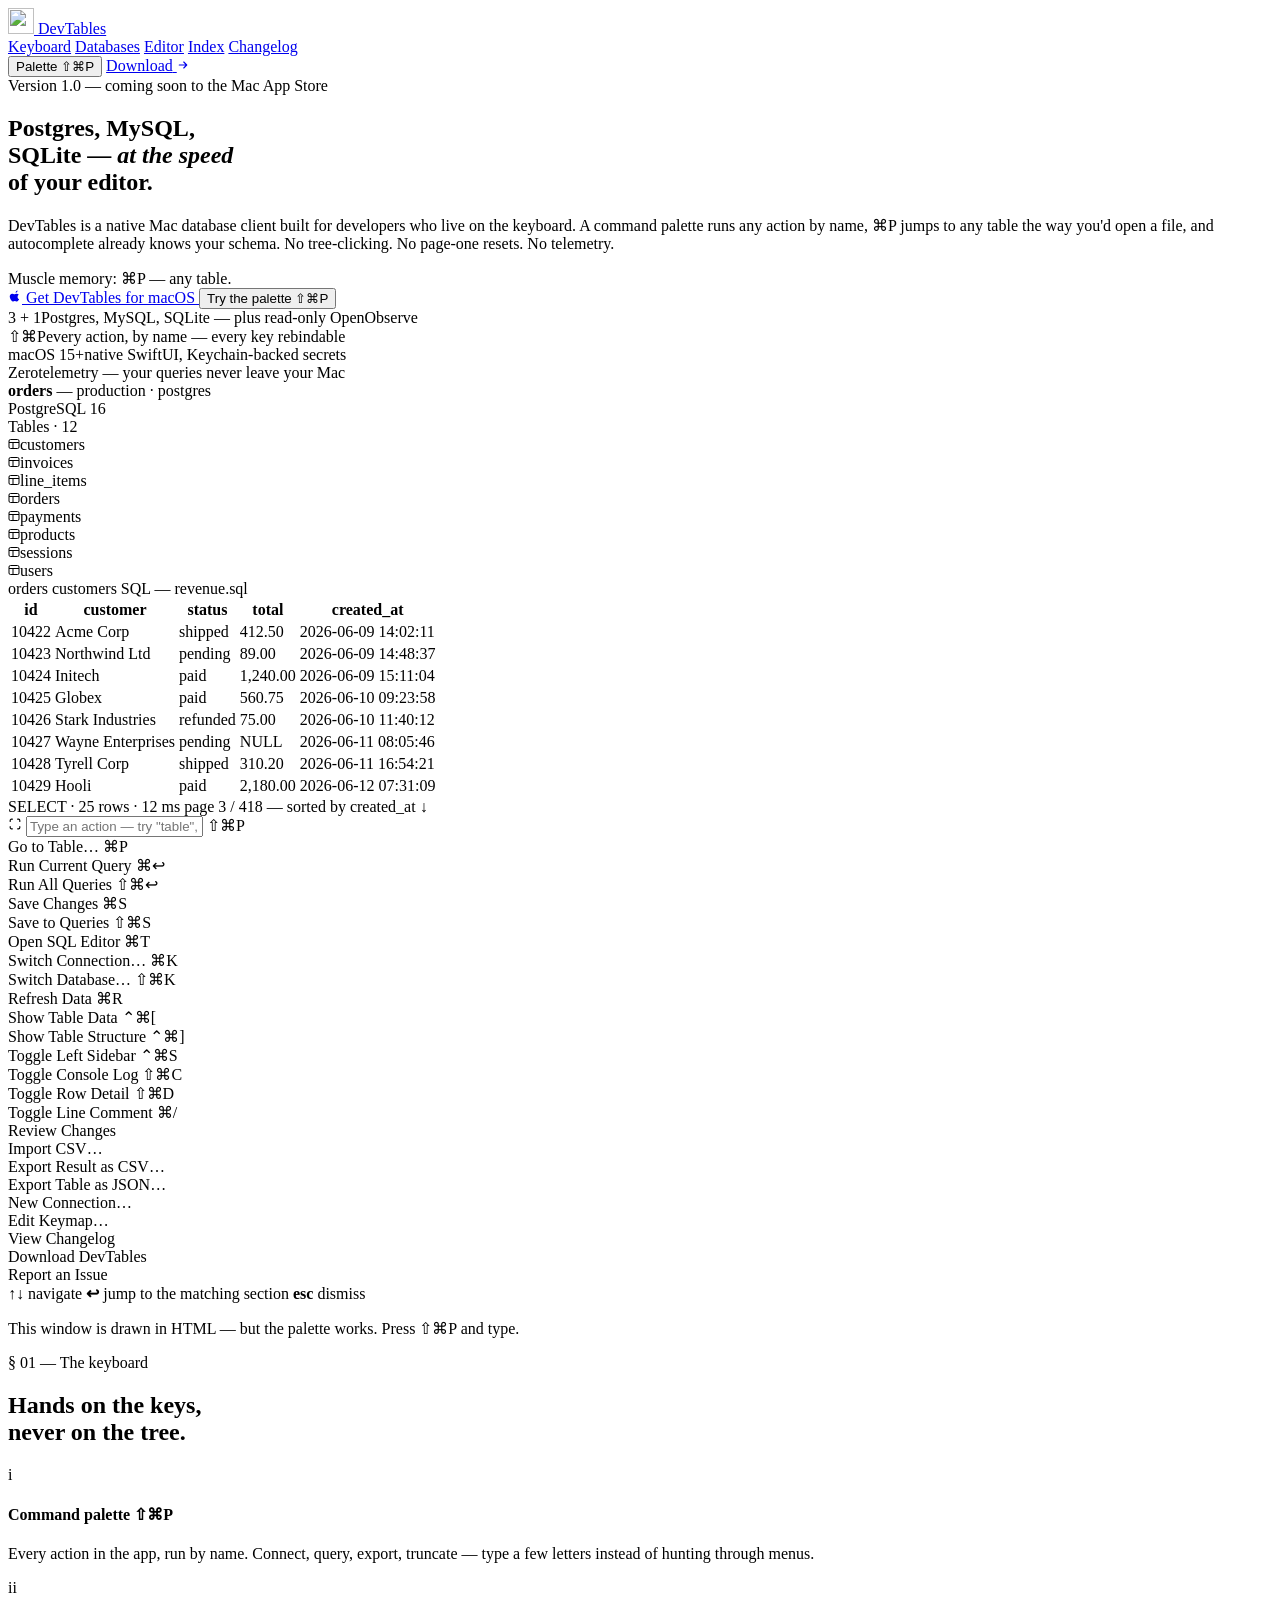
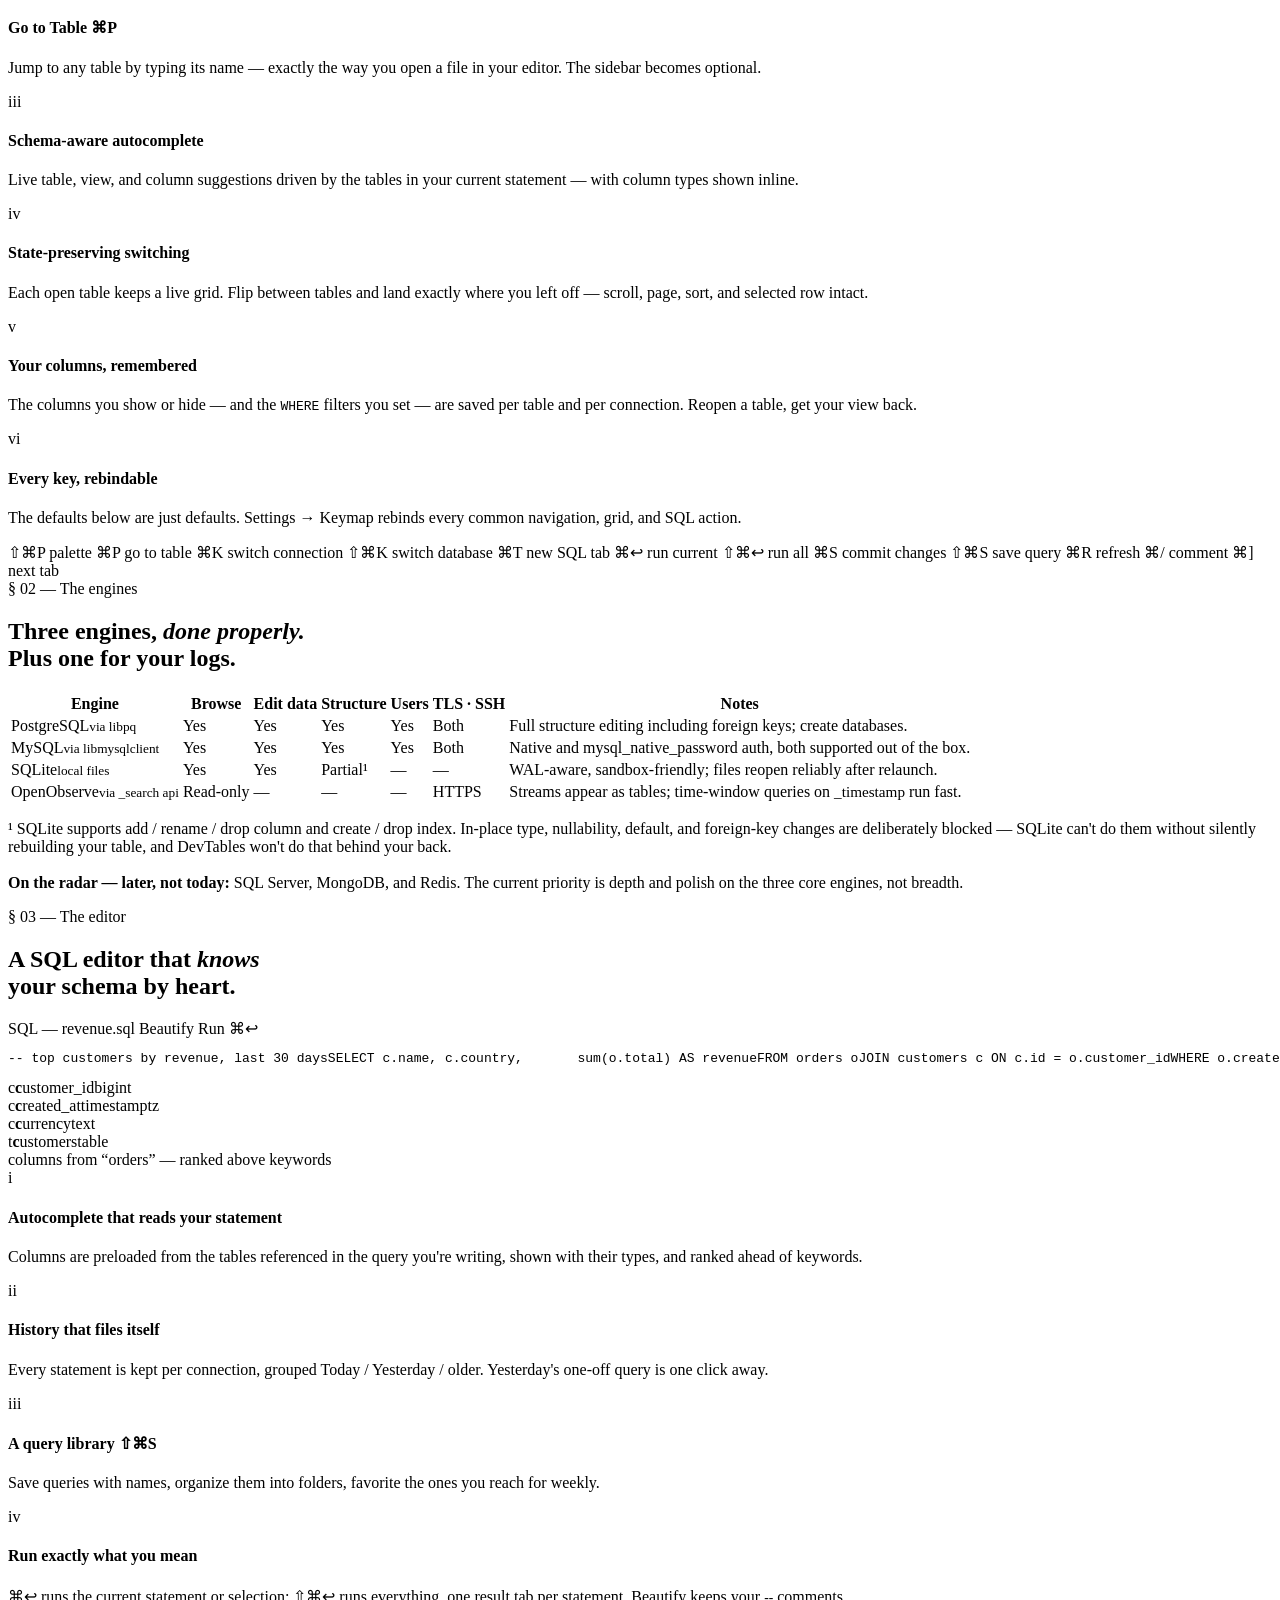
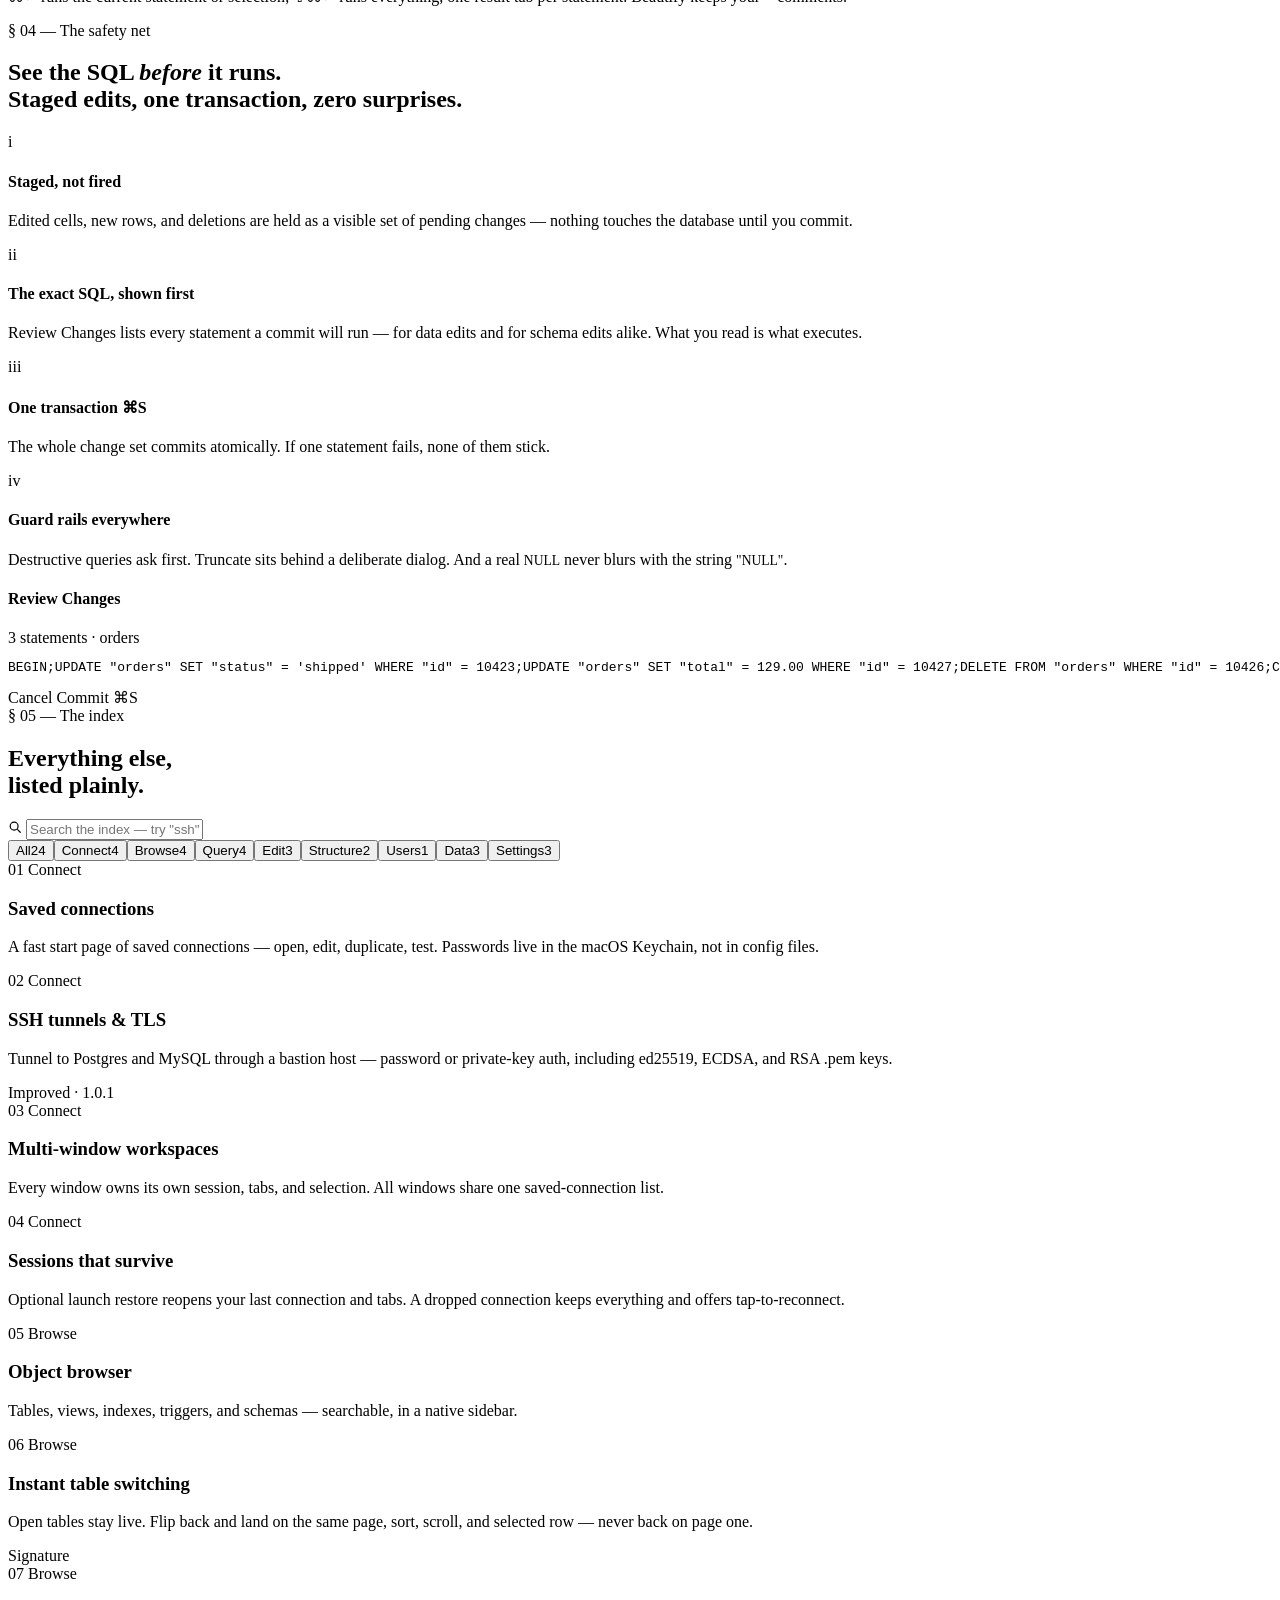
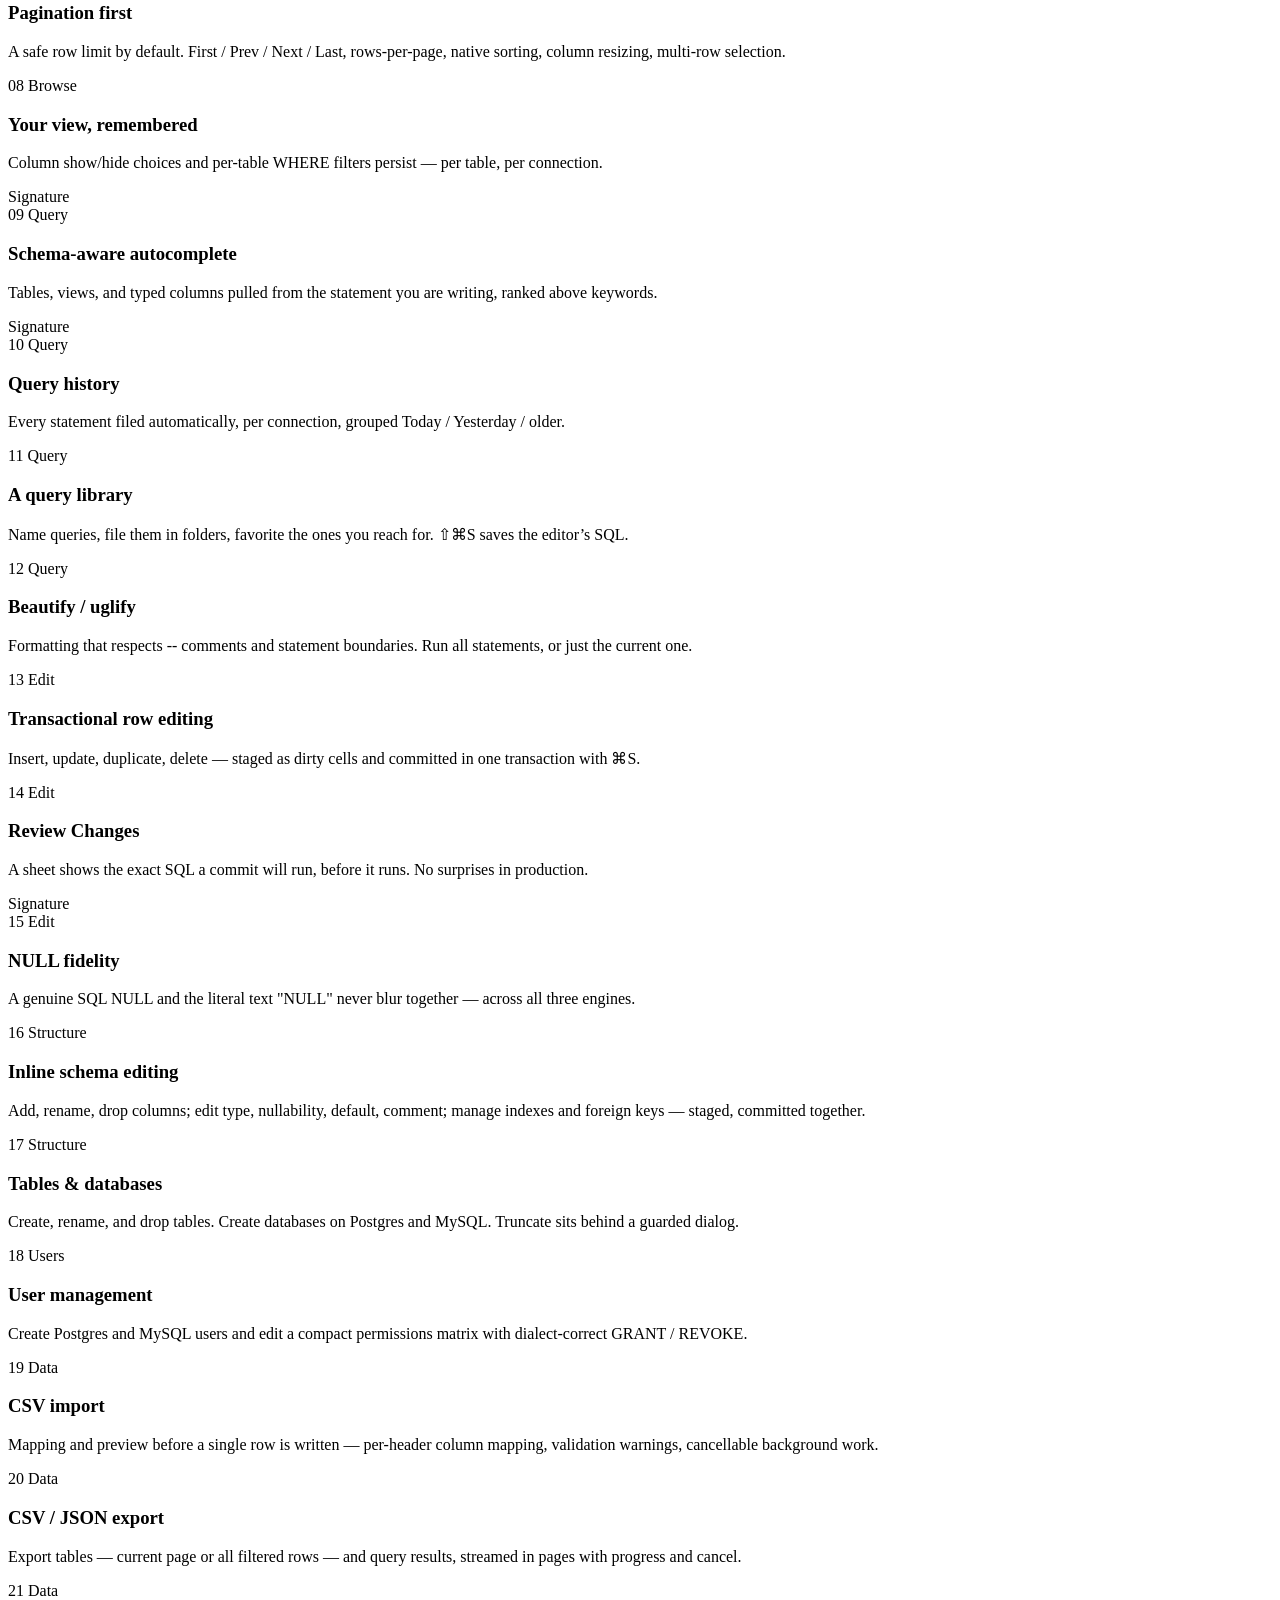
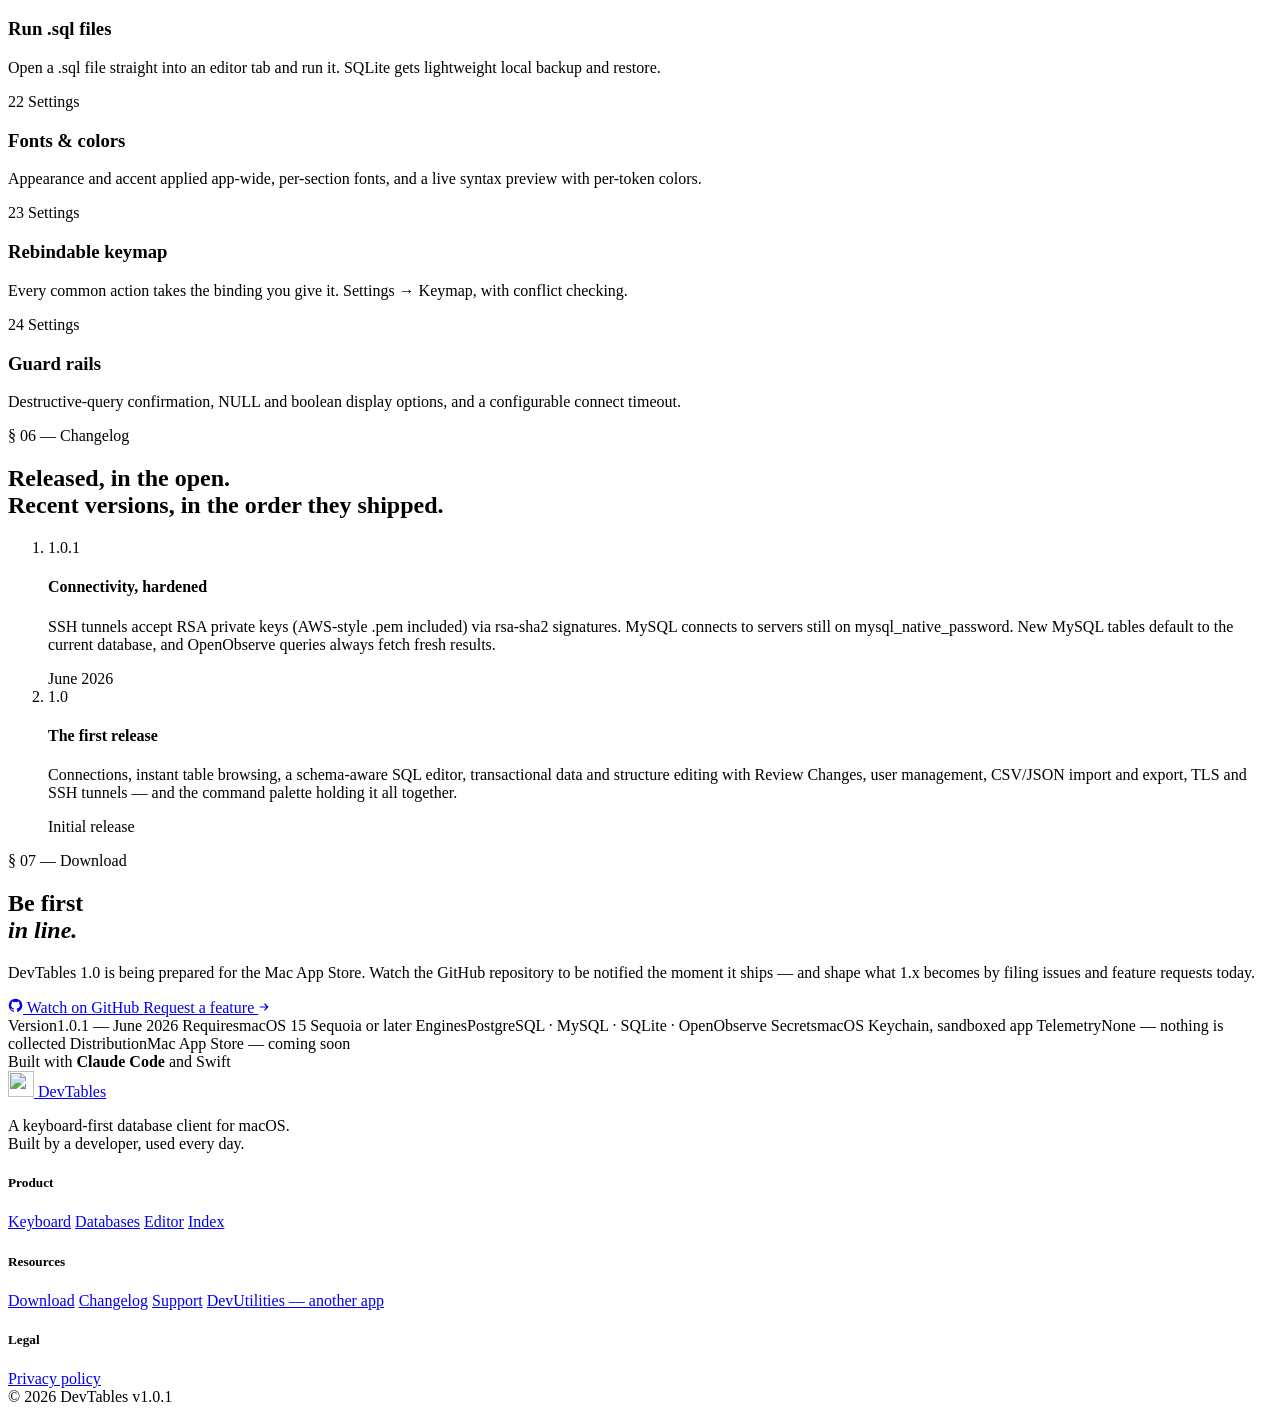
==== index.html @ 660fa308 "update website" ====
<!doctype html>
<html lang="en">
<head>
  <meta charset="utf-8" />
  <meta name="viewport" content="width=device-width, initial-scale=1" />
  <title>DevTables — a keyboard-first Mac database client for Postgres, MySQL &amp; SQLite</title>
  <meta name="description" content="DevTables is a native macOS database client that feels like your code editor — command palette, table quick-switcher, schema-aware SQL autocomplete. PostgreSQL, MySQL, SQLite, and read-only OpenObserve." />
  <meta name="keywords" content="mac database client, postgresql gui macos, mysql gui mac, sqlite browser mac, database tool, keyboard-first, command palette, sql editor, ssh tunnel, native macOS app" />

  <meta property="og:type" content="website" />
  <meta property="og:url" content="" />
  <meta property="og:title" content="DevTables — a keyboard-first Mac database client" />
  <meta property="og:description" content="Postgres, MySQL, SQLite — at the speed of your editor. Command palette, quick-switcher, schema-aware autocomplete. Native macOS." />
  <meta property="og:image" content="images/icon.png" />

  <meta property="twitter:card" content="summary" />
  <meta property="twitter:title" content="DevTables — a keyboard-first Mac database client" />
  <meta property="twitter:description" content="Postgres, MySQL, SQLite — at the speed of your editor. Native macOS, zero telemetry." />
  <meta property="twitter:image" content="images/icon.png" />

  <script type="application/ld+json">
  {
    "@context": "https://schema.org",
    "@type": "SoftwareApplication",
    "name": "DevTables",
    "description": "DevTables is a native macOS database client for keyboard-driven developers working with PostgreSQL, MySQL, and SQLite. Command palette, table quick-switcher, schema-aware SQL autocomplete, transactional editing with SQL preview, SSH tunnels and TLS, CSV/JSON import and export.",
    "applicationCategory": "DeveloperApplication",
    "applicationSubCategory": "Developer Tools",
    "operatingSystem": "macOS",
    "softwareVersion": "1.0.1",
    "author": { "@type": "Person", "name": "Hengfei Yang" },
    "requirements": "macOS 15.0 or later",
    "inLanguage": "en-US"
  }
  </script>

  <link rel="icon" type="image/png" href="images/favicon.png" />
  <link rel="preconnect" href="https://fonts.googleapis.com" />
  <link rel="preconnect" href="https://fonts.gstatic.com" crossorigin />
  <link rel="stylesheet" href="https://fonts.googleapis.com/css2?family=Noto+Serif:ital,wght@0,400..700;1,400..700&family=Geist:wght@400;500;600&family=JetBrains+Mono:wght@400;500&display=swap" />
  <link rel="stylesheet" href="css/style.css" />
</head>
<body>
  <!-- ─── Nav ─────────────────────────────────────────────────────────── -->
  <header class="nav">
    <div class="nav-inner">
      <a href="index.html" class="logo" aria-label="DevTables home">
        <img src="images/icon.png" alt="" width="26" height="26" class="logo-img" />
        <span>DevTables</span>
      </a>
      <nav class="nav-links" aria-label="Primary">
        <a href="#keyboard">Keyboard</a>
        <a href="#databases">Databases</a>
        <a href="#editor">Editor</a>
        <a href="#features">Index</a>
        <a href="release-notes.html">Changelog</a>
      </nav>
      <div class="nav-cta">
        <button type="button" class="nav-kbd" data-palette-open title="Open the command palette demo">
          <span>Palette</span>
          <span class="kbd">⇧⌘P</span>
        </button>
        <a href="#download" class="nav-pill">
          <span>Download</span>
          <svg viewBox="0 0 16 16" width="12" height="12" aria-hidden="true">
            <path d="M3 8h10M9 4l4 4-4 4" stroke="currentColor" stroke-width="1.5" fill="none" stroke-linecap="round" stroke-linejoin="round" />
          </svg>
        </a>
      </div>
    </div>
    <div class="nav-progress"></div>
  </header>

  <main>
    <!-- ─── Hero ──────────────────────────────────────────────────────── -->
    <section class="hero" id="top">
      <div class="hero-meta">
        <span class="meta-dot"></span>
        <span>Version 1.0 — coming soon to the Mac App Store</span>
      </div>
      <h1 class="hero-h">
        Postgres, MySQL,<br />
        SQLite — <em>at the speed</em><br />
        of your editor.
      </h1>
      <div class="hero-sub">
        <p>
          DevTables is a native Mac database client built for developers who live
          on the keyboard. A command palette runs any action by name, ⌘P jumps to
          any table the way you'd open a file, and autocomplete already knows your
          schema. No tree-clicking. No page-one resets. No telemetry.
        </p>
        <div class="hero-rot" aria-live="polite">
          <span class="rot-label">Muscle memory:</span>
          <span class="rot-value">⇧⌘P — anything.</span>
        </div>
      </div>
      <div class="hero-actions">
        <a href="#download" class="btn-primary">
          <svg viewBox="0 0 24 24" width="14" height="14" aria-hidden="true">
            <path d="M16.4 2.6a3.7 3.7 0 0 1-.9 2.7 3 3 0 0 1-2.4 1.1 3.4 3.4 0 0 1 .9-2.6 3.7 3.7 0 0 1 2.4-1.2zM19 17.4a8.4 8.4 0 0 1-.8 1.6c-.5.7-.9 1.2-1.2 1.5a2.4 2.4 0 0 1-1.8.8 4.4 4.4 0 0 1-1.7-.4 4.7 4.7 0 0 0-1.8-.4 4.9 4.9 0 0 0-1.8.4 4.6 4.6 0 0 1-1.6.4 2.3 2.3 0 0 1-1.8-.8c-.3-.3-.7-.8-1.3-1.5a8.7 8.7 0 0 1-1.4-2.7A9.5 9.5 0 0 1 3 13a5.6 5.6 0 0 1 .7-2.9 4.3 4.3 0 0 1 1.6-1.6A4.3 4.3 0 0 1 7.5 8a5.5 5.5 0 0 1 1.9.5 4.5 4.5 0 0 0 1.5.5 9.4 9.4 0 0 0 1.7-.6 5.7 5.7 0 0 1 2.3-.4 4.6 4.6 0 0 1 3.6 1.9 4 4 0 0 0-2.1 3.6 4 4 0 0 0 1.3 3 4.4 4.4 0 0 0 1.3.9z" fill="currentColor" />
          </svg>
          Get DevTables for macOS
        </a>
        <button type="button" class="btn-ghost" data-palette-open>
          Try the palette
          <span class="kbd">⇧⌘P</span>
        </button>
      </div>
      <div class="hero-foot">
        <div><span class="foot-num">3 + 1</span><span class="foot-lbl">Postgres, MySQL, SQLite — plus read-only OpenObserve</span></div>
        <div><span class="foot-num">⇧⌘P</span><span class="foot-lbl">every action, by name — every key rebindable</span></div>
        <div><span class="foot-num">macOS 15+</span><span class="foot-lbl">native SwiftUI, Keychain-backed secrets</span></div>
        <div><span class="foot-num">Zero</span><span class="foot-lbl">telemetry — your queries never leave your Mac</span></div>
      </div>
    </section>

    <!-- ─── App window mock + live palette ────────────────────────────── -->
    <div class="stage reveal">
      <div class="appwin" role="img" aria-label="The DevTables window: a sidebar of tables, a paginated data grid, and the command palette open on top.">
        <div class="aw-titlebar">
          <div class="aw-lights"><span></span><span></span><span></span></div>
          <div class="aw-title"><strong>orders</strong> — production · postgres</div>
          <div class="aw-conn">PostgreSQL 16</div>
        </div>
        <div class="aw-body">
          <aside class="aw-side">
            <div class="aw-side-h">Tables · 12</div>
            <div class="aw-tbl"><svg width="12" height="12" viewBox="0 0 12 12" aria-hidden="true"><rect x="1" y="1.5" width="10" height="9" rx="1.5" fill="none" stroke="currentColor"/><path d="M1 4.5h10M5 4.5v6" stroke="currentColor"/></svg>customers</div>
            <div class="aw-tbl"><svg width="12" height="12" viewBox="0 0 12 12" aria-hidden="true"><rect x="1" y="1.5" width="10" height="9" rx="1.5" fill="none" stroke="currentColor"/><path d="M1 4.5h10M5 4.5v6" stroke="currentColor"/></svg>invoices</div>
            <div class="aw-tbl"><svg width="12" height="12" viewBox="0 0 12 12" aria-hidden="true"><rect x="1" y="1.5" width="10" height="9" rx="1.5" fill="none" stroke="currentColor"/><path d="M1 4.5h10M5 4.5v6" stroke="currentColor"/></svg>line_items</div>
            <div class="aw-tbl on"><svg width="12" height="12" viewBox="0 0 12 12" aria-hidden="true"><rect x="1" y="1.5" width="10" height="9" rx="1.5" fill="none" stroke="currentColor"/><path d="M1 4.5h10M5 4.5v6" stroke="currentColor"/></svg>orders</div>
            <div class="aw-tbl"><svg width="12" height="12" viewBox="0 0 12 12" aria-hidden="true"><rect x="1" y="1.5" width="10" height="9" rx="1.5" fill="none" stroke="currentColor"/><path d="M1 4.5h10M5 4.5v6" stroke="currentColor"/></svg>payments</div>
            <div class="aw-tbl"><svg width="12" height="12" viewBox="0 0 12 12" aria-hidden="true"><rect x="1" y="1.5" width="10" height="9" rx="1.5" fill="none" stroke="currentColor"/><path d="M1 4.5h10M5 4.5v6" stroke="currentColor"/></svg>products</div>
            <div class="aw-tbl"><svg width="12" height="12" viewBox="0 0 12 12" aria-hidden="true"><rect x="1" y="1.5" width="10" height="9" rx="1.5" fill="none" stroke="currentColor"/><path d="M1 4.5h10M5 4.5v6" stroke="currentColor"/></svg>sessions</div>
            <div class="aw-tbl"><svg width="12" height="12" viewBox="0 0 12 12" aria-hidden="true"><rect x="1" y="1.5" width="10" height="9" rx="1.5" fill="none" stroke="currentColor"/><path d="M1 4.5h10M5 4.5v6" stroke="currentColor"/></svg>users</div>
          </aside>
          <div class="aw-main">
            <div class="aw-tabs">
              <span class="aw-tab on">orders</span>
              <span class="aw-tab">customers</span>
              <span class="aw-tab">SQL — revenue.sql</span>
            </div>
            <div class="aw-grid">
              <table>
                <thead>
                  <tr><th>id</th><th>customer</th><th>status</th><th class="aw-hide-2">total</th><th class="aw-hide-1">created_at</th></tr>
                </thead>
                <tbody>
                  <tr><td class="num">10422</td><td>Acme Corp</td><td>shipped</td><td class="aw-hide-2 num">412.50</td><td class="aw-hide-1">2026-06-09 14:02:11</td></tr>
                  <tr><td class="num">10423</td><td>Northwind Ltd</td><td>pending</td><td class="aw-hide-2 num">89.00</td><td class="aw-hide-1">2026-06-09 14:48:37</td></tr>
                  <tr class="sel"><td class="num">10424</td><td>Initech</td><td>paid</td><td class="aw-hide-2 num">1,240.00</td><td class="aw-hide-1">2026-06-09 15:11:04</td></tr>
                  <tr><td class="num">10425</td><td>Globex</td><td>paid</td><td class="aw-hide-2 num">560.75</td><td class="aw-hide-1">2026-06-10 09:23:58</td></tr>
                  <tr><td class="num">10426</td><td>Stark Industries</td><td>refunded</td><td class="aw-hide-2 num">75.00</td><td class="aw-hide-1">2026-06-10 11:40:12</td></tr>
                  <tr><td class="num">10427</td><td>Wayne Enterprises</td><td>pending</td><td class="aw-hide-2 null">NULL</td><td class="aw-hide-1">2026-06-11 08:05:46</td></tr>
                  <tr><td class="num">10428</td><td>Tyrell Corp</td><td>shipped</td><td class="aw-hide-2 num">310.20</td><td class="aw-hide-1">2026-06-11 16:54:21</td></tr>
                  <tr><td class="num">10429</td><td>Hooli</td><td>paid</td><td class="aw-hide-2 num">2,180.00</td><td class="aw-hide-1">2026-06-12 07:31:09</td></tr>
                </tbody>
              </table>
            </div>
            <div class="aw-status">
              <span>SELECT · 25 rows · 12 ms</span>
              <span>page 3 / 418 — sorted by created_at ↓</span>
            </div>
          </div>
        </div>

        <!-- Live command palette demo -->
        <div class="palette" id="palette">
          <div class="pal-input">
            <svg viewBox="0 0 16 16" width="14" height="14" aria-hidden="true">
              <path d="M5 2.5h-1A1.5 1.5 0 0 0 2.5 4v1M11 2.5h1A1.5 1.5 0 0 1 13.5 4v1M5 13.5h-1A1.5 1.5 0 0 1 2.5 12v-1M11 13.5h1a1.5 1.5 0 0 0 1.5-1.5v-1" stroke="currentColor" stroke-width="1.3" fill="none" stroke-linecap="round" />
            </svg>
            <input type="text" placeholder="Type an action — try &quot;table&quot;, &quot;run&quot;, &quot;export&quot;…" aria-label="Command palette demo — filter actions" />
            <span class="kbd">⇧⌘P</span>
          </div>
          <div class="pal-list" role="listbox"></div>
          <div class="pal-foot">
            <span><b>↑↓</b> navigate</span>
            <span><b>↩</b> jump to the matching section</span>
            <span><b>esc</b> dismiss</span>
          </div>
        </div>
      </div>
      <p class="stage-hint">This window is drawn in HTML — but the palette works. Press <span class="kbd">⇧⌘P</span> and type.</p>
    </div>

    <!-- ─── § 01 — Keyboard ───────────────────────────────────────────── -->
    <section class="section" id="keyboard">
      <div class="section-head reveal">
        <div class="section-eyebrow">§ 01 — The keyboard</div>
        <h2 class="section-h">
          Hands on the keys,<br />
          <span class="muted">never on the tree.</span>
        </h2>
      </div>
      <div class="caps reveal">
        <div class="cap">
          <span class="cap-n">i</span>
          <div class="cap-body">
            <h4>Command palette <span class="kbd">⇧⌘P</span></h4>
            <p>Every action in the app, run by name. Connect, query, export, truncate — type a few letters instead of hunting through menus.</p>
          </div>
        </div>
        <div class="cap">
          <span class="cap-n">ii</span>
          <div class="cap-body">
            <h4>Go to Table <span class="kbd">⌘P</span></h4>
            <p>Jump to any table by typing its name — exactly the way you open a file in your editor. The sidebar becomes optional.</p>
          </div>
        </div>
        <div class="cap">
          <span class="cap-n">iii</span>
          <div class="cap-body">
            <h4>Schema-aware autocomplete</h4>
            <p>Live table, view, and column suggestions driven by the tables in your current statement — with column types shown inline.</p>
          </div>
        </div>
        <div class="cap">
          <span class="cap-n">iv</span>
          <div class="cap-body">
            <h4>State-preserving switching</h4>
            <p>Each open table keeps a live grid. Flip between tables and land exactly where you left off — scroll, page, sort, and selected row intact.</p>
          </div>
        </div>
        <div class="cap">
          <span class="cap-n">v</span>
          <div class="cap-body">
            <h4>Your columns, remembered</h4>
            <p>The columns you show or hide — and the <code>WHERE</code> filters you set — are saved per table and per connection. Reopen a table, get your view back.</p>
          </div>
        </div>
        <div class="cap">
          <span class="cap-n">vi</span>
          <div class="cap-body">
            <h4>Every key, rebindable</h4>
            <p>The defaults below are just defaults. Settings → Keymap rebinds every common navigation, grid, and SQL action.</p>
          </div>
        </div>
      </div>
      <div class="keys reveal" aria-label="Default keyboard shortcuts">
        <span class="key-pair"><span class="kbd">⇧⌘P</span> palette</span>
        <span class="key-pair"><span class="kbd">⌘P</span> go to table</span>
        <span class="key-pair"><span class="kbd">⌘K</span> switch connection</span>
        <span class="key-pair"><span class="kbd">⇧⌘K</span> switch database</span>
        <span class="key-pair"><span class="kbd">⌘T</span> new SQL tab</span>
        <span class="key-pair"><span class="kbd">⌘↩</span> run current</span>
        <span class="key-pair"><span class="kbd">⇧⌘↩</span> run all</span>
        <span class="key-pair"><span class="kbd">⌘S</span> commit changes</span>
        <span class="key-pair"><span class="kbd">⇧⌘S</span> save query</span>
        <span class="key-pair"><span class="kbd">⌘R</span> refresh</span>
        <span class="key-pair"><span class="kbd">⌘/</span> comment</span>
        <span class="key-pair"><span class="kbd">⌘]</span> next tab</span>
      </div>
    </section>

    <!-- ─── § 02 — Databases ──────────────────────────────────────────── -->
    <section class="section" id="databases">
      <div class="section-head reveal">
        <div class="section-eyebrow">§ 02 — The engines</div>
        <h2 class="section-h">
          Three engines, <em>done properly.</em><br />
          <span class="muted">Plus one for your logs.</span>
        </h2>
      </div>
      <div class="dbm-wrap reveal">
        <table class="dbm">
          <thead>
            <tr>
              <th>Engine</th>
              <th>Browse</th>
              <th>Edit data</th>
              <th>Structure</th>
              <th>Users</th>
              <th>TLS · SSH</th>
              <th>Notes</th>
            </tr>
          </thead>
          <tbody>
            <tr>
              <td><span class="dbm-engine">PostgreSQL<small>via libpq</small></span></td>
              <td><span class="dbm-yes">Yes</span></td>
              <td><span class="dbm-yes">Yes</span></td>
              <td><span class="dbm-yes">Yes</span></td>
              <td><span class="dbm-yes">Yes</span></td>
              <td><span class="dbm-yes">Both</span></td>
              <td class="dbm-note">Full structure editing including foreign keys; create databases.</td>
            </tr>
            <tr>
              <td><span class="dbm-engine">MySQL<small>via libmysqlclient</small></span></td>
              <td><span class="dbm-yes">Yes</span></td>
              <td><span class="dbm-yes">Yes</span></td>
              <td><span class="dbm-yes">Yes</span></td>
              <td><span class="dbm-yes">Yes</span></td>
              <td><span class="dbm-yes">Both</span></td>
              <td class="dbm-note">Native and mysql_native_password auth, both supported out of the box.</td>
            </tr>
            <tr>
              <td><span class="dbm-engine">SQLite<small>local files</small></span></td>
              <td><span class="dbm-yes">Yes</span></td>
              <td><span class="dbm-yes">Yes</span></td>
              <td><span class="dbm-part">Partial¹</span></td>
              <td><span class="dbm-no">—</span></td>
              <td><span class="dbm-no">—</span></td>
              <td class="dbm-note">WAL-aware, sandbox-friendly; files reopen reliably after relaunch.</td>
            </tr>
            <tr>
              <td><span class="dbm-engine">OpenObserve<small>via _search api</small></span></td>
              <td><span class="dbm-yes">Read-only</span></td>
              <td><span class="dbm-no">—</span></td>
              <td><span class="dbm-no">—</span></td>
              <td><span class="dbm-no">—</span></td>
              <td><span class="dbm-part">HTTPS</span></td>
              <td class="dbm-note">Streams appear as tables; time-window queries on <code style="font-family:var(--mono);font-size:0.95em;">_timestamp</code> run fast.</td>
            </tr>
          </tbody>
        </table>
      </div>
      <p class="dbm-foot reveal">
        ¹ SQLite supports add / rename / drop column and create / drop index. In-place type, nullability,
        default, and foreign-key changes are deliberately blocked — SQLite can't do them without silently
        rebuilding your table, and DevTables won't do that behind your back.<br /><br />
        <strong>On the radar — later, not today:</strong> SQL Server, MongoDB, and Redis. The current
        priority is depth and polish on the three core engines, not breadth.
      </p>
    </section>

    <!-- ─── § 03 — SQL editor ─────────────────────────────────────────── -->
    <section class="section" id="editor">
      <div class="section-head reveal">
        <div class="section-eyebrow">§ 03 — The editor</div>
        <h2 class="section-h">
          A SQL editor that <em>knows</em><br />
          <span class="muted">your schema by heart.</span>
        </h2>
      </div>
      <div class="spotlight-grid reveal">
        <div class="editor-mock" role="img" aria-label="The DevTables SQL editor with schema-aware autocomplete suggesting typed columns.">
          <div class="em-bar">
            <span>SQL — revenue.sql</span>
            <span class="em-bar-spacer"></span>
            <span>Beautify</span>
            <span class="em-run">Run <span class="kbd">⌘↩</span></span>
          </div>
          <pre class="em-code"><span class="ln"><span class="sc">-- top customers by revenue, last 30 days</span></span><span class="ln"><span class="sk">SELECT</span> c.name, c.country,</span><span class="ln">       <span class="sf">sum</span>(o.total) <span class="sk">AS</span> revenue</span><span class="ln"><span class="sk">FROM</span> orders o</span><span class="ln"><span class="sk">JOIN</span> customers c <span class="sk">ON</span> c.id = o.customer_id</span><span class="ln"><span class="sk">WHERE</span> o.created_at &gt; <span class="sf">now</span>() - <span class="sk">interval</span> <span class="ss">'30 days'</span></span><span class="ln"><span class="sk">GROUP BY</span> c.name, c.country</span><span class="ln"><span class="sk">ORDER BY</span> revenue <span class="sk">DESC</span> <span class="sk">LIMIT</span> <span class="sn">25</span>;</span><span class="ln"></span><span class="ln"><span class="sk">SELECT</span> id, status, total <span class="sk">FROM</span> orders <span class="sk">WHERE</span> c<span class="caret"></span></span></pre>
          <div class="ac-pop" aria-hidden="true">
            <div class="ac-row on"><span class="ac-kind">c</span><b>c</b>ustomer_id<span class="ac-type">bigint</span></div>
            <div class="ac-row"><span class="ac-kind">c</span><b>c</b>reated_at<span class="ac-type">timestamptz</span></div>
            <div class="ac-row"><span class="ac-kind">c</span><b>c</b>urrency<span class="ac-type">text</span></div>
            <div class="ac-row"><span class="ac-kind t">t</span><b>c</b>ustomers<span class="ac-type">table</span></div>
            <div class="ac-foot">columns from “orders” — ranked above keywords</div>
          </div>
        </div>
        <div class="spotlight-notes">
          <div class="note">
            <span class="note-mark">i</span>
            <div class="note-body">
              <h4>Autocomplete that reads your statement</h4>
              <p>Columns are preloaded from the tables referenced in the query you're writing, shown with their types, and ranked ahead of keywords.</p>
            </div>
          </div>
          <div class="note">
            <span class="note-mark">ii</span>
            <div class="note-body">
              <h4>History that files itself</h4>
              <p>Every statement is kept per connection, grouped Today / Yesterday / older. Yesterday's one-off query is one click away.</p>
            </div>
          </div>
          <div class="note">
            <span class="note-mark">iii</span>
            <div class="note-body">
              <h4>A query library <span class="kbd">⇧⌘S</span></h4>
              <p>Save queries with names, organize them into folders, favorite the ones you reach for weekly.</p>
            </div>
          </div>
          <div class="note">
            <span class="note-mark">iv</span>
            <div class="note-body">
              <h4>Run exactly what you mean</h4>
              <p><span class="kbd">⌘↩</span> runs the current statement or selection; <span class="kbd">⇧⌘↩</span> runs everything, one result tab per statement. Beautify keeps your <code style="font-family:var(--mono);font-size:0.85em;">--</code> comments.</p>
            </div>
          </div>
        </div>
      </div>
    </section>

    <!-- ─── § 04 — Safety ─────────────────────────────────────────────── -->
    <section class="section" id="safety">
      <div class="section-head reveal">
        <div class="section-eyebrow">§ 04 — The safety net</div>
        <h2 class="section-h">
          See the SQL <em>before</em> it runs.<br />
          <span class="muted">Staged edits, one transaction, zero surprises.</span>
        </h2>
      </div>
      <div class="spotlight-grid flip reveal">
        <div class="spotlight-notes">
          <div class="note">
            <span class="note-mark">i</span>
            <div class="note-body">
              <h4>Staged, not fired</h4>
              <p>Edited cells, new rows, and deletions are held as a visible set of pending changes — nothing touches the database until you commit.</p>
            </div>
          </div>
          <div class="note">
            <span class="note-mark">ii</span>
            <div class="note-body">
              <h4>The exact SQL, shown first</h4>
              <p>Review Changes lists every statement a commit will run — for data edits and for schema edits alike. What you read is what executes.</p>
            </div>
          </div>
          <div class="note">
            <span class="note-mark">iii</span>
            <div class="note-body">
              <h4>One transaction <span class="kbd">⌘S</span></h4>
              <p>The whole change set commits atomically. If one statement fails, none of them stick.</p>
            </div>
          </div>
          <div class="note">
            <span class="note-mark">iv</span>
            <div class="note-body">
              <h4>Guard rails everywhere</h4>
              <p>Destructive queries ask first. Truncate sits behind a deliberate dialog. And a real <code style="font-family:var(--mono);font-size:0.85em;">NULL</code> never blurs with the string <code style="font-family:var(--mono);font-size:0.85em;">"NULL"</code>.</p>
            </div>
          </div>
        </div>
        <div class="review-mock" role="img" aria-label="The Review Changes sheet listing the exact SQL statements a commit will run.">
          <div class="rv-head">
            <h4>Review Changes</h4>
            <span class="rv-count">3 statements · orders</span>
          </div>
          <pre class="rv-sql"><span class="ln"><span class="sk">BEGIN</span>;</span><span class="ln"><span class="sk">UPDATE</span> "orders" <span class="sk">SET</span> "status" = <span class="ss">'shipped'</span> <span class="sk">WHERE</span> "id" = <span class="sn">10423</span>;</span><span class="ln"><span class="sk">UPDATE</span> "orders" <span class="sk">SET</span> "total" = <span class="sn">129.00</span> <span class="sk">WHERE</span> "id" = <span class="sn">10427</span>;</span><span class="ln del"><span class="sk">DELETE FROM</span> "orders" <span class="sk">WHERE</span> "id" = <span class="sn">10426</span>;</span><span class="ln"><span class="sk">COMMIT</span>;</span></pre>
          <div class="rv-actions">
            <span class="rv-btn">Cancel</span>
            <span class="rv-btn primary">Commit <span class="kbd">⌘S</span></span>
          </div>
        </div>
      </div>
    </section>

    <!-- ─── § 05 — Feature index ──────────────────────────────────────── -->
    <section class="section" id="features">
      <div class="section-head reveal">
        <div class="section-eyebrow">§ 05 — The index</div>
        <h2 class="section-h">
          Everything else,<br />
          <span class="muted">listed plainly.</span>
        </h2>
      </div>
      <div class="tools-controls reveal">
        <div class="search">
          <svg viewBox="0 0 16 16" width="14" height="14" aria-hidden="true">
            <circle cx="7" cy="7" r="4.5" fill="none" stroke="currentColor" stroke-width="1.4" />
            <path d="M11 11l3 3" stroke="currentColor" stroke-width="1.4" stroke-linecap="round" />
          </svg>
          <input id="features-search" type="text" placeholder='Search the index — try "ssh", "csv", "keymap"…' />
          <button id="features-search-clear" class="search-clear" aria-label="Clear">✕</button>
        </div>
        <div class="cats" id="features-cats"></div>
      </div>
      <div class="tools-grid reveal" id="features-grid"></div>
    </section>

    <!-- ─── § 06 — Changelog (condensed) ──────────────────────────────── -->
    <section class="section" id="changelog">
      <div class="section-head reveal">
        <div class="section-eyebrow">§ 06 — Changelog</div>
        <h2 class="section-h">
          Released, in the open.<br />
          <span class="muted">Recent versions, in the order they shipped.</span>
        </h2>
      </div>
      <ol class="changes reveal">
        <li>
          <span class="ver">1.0.1</span>
          <div>
            <h4>Connectivity, hardened</h4>
            <p>SSH tunnels accept RSA private keys (AWS-style .pem included) via rsa-sha2 signatures. MySQL connects to servers still on mysql_native_password. New MySQL tables default to the current database, and OpenObserve queries always fetch fresh results.</p>
            <span class="when">June 2026</span>
          </div>
        </li>
        <li>
          <span class="ver">1.0</span>
          <div>
            <h4>The first release</h4>
            <p>Connections, instant table browsing, a schema-aware SQL editor, transactional data and structure editing with Review Changes, user management, CSV/JSON import and export, TLS and SSH tunnels — and the command palette holding it all together.</p>
            <span class="when">Initial release</span>
          </div>
        </li>
      </ol>
    </section>

    <!-- ─── § 07 — Download ───────────────────────────────────────────── -->
    <section class="section" id="download">
      <div class="dl-card reveal">
        <div class="dl-left">
          <div class="section-eyebrow">§ 07 — Download</div>
          <h2 class="dl-h">
            Be first<br />
            <em>in line.</em>
          </h2>
          <p class="dl-p">
            DevTables 1.0 is being prepared for the Mac App Store. Watch the GitHub
            repository to be notified the moment it ships — and shape what 1.x becomes
            by filing issues and feature requests today.
          </p>
          <div class="dl-actions">
            <!-- At launch: swap this for the App Store button, e.g.
            <a href="https://apps.apple.com/app/devtables/idXXXXXXXXXX" class="btn-primary lg">Download — Mac App Store</a>
            -->
            <a href="https://github.com/hengfeiyang/devtables" class="btn-primary lg">
              <svg viewBox="0 0 16 16" width="15" height="15" aria-hidden="true">
                <path d="M8 .8a7.2 7.2 0 0 0-2.28 14.03c.36.07.5-.16.5-.35v-1.21c-2 .43-2.43-.97-2.43-.97-.33-.83-.8-1.05-.8-1.05-.66-.45.05-.44.05-.44.72.05 1.1.75 1.1.75.65 1.1 1.7.79 2.1.6.07-.46.26-.78.46-.96-1.6-.18-3.28-.8-3.28-3.56 0-.78.28-1.43.74-1.93-.07-.18-.32-.92.07-1.91 0 0 .6-.2 1.98.74a6.9 6.9 0 0 1 3.6 0c1.37-.93 1.97-.74 1.97-.74.4 1 .15 1.73.07 1.91.46.5.74 1.15.74 1.93 0 2.77-1.69 3.38-3.3 3.56.26.22.5.66.5 1.33v1.97c0 .2.13.42.5.35A7.2 7.2 0 0 0 8 .8z" fill="currentColor" />
              </svg>
              Watch on GitHub
            </a>
            <a href="https://github.com/hengfeiyang/devtables/issues" class="btn-ghost lg">
              Request a feature
              <svg viewBox="0 0 16 16" width="12" height="12" aria-hidden="true">
                <path d="M3 8h10M9 4l4 4-4 4" stroke="currentColor" stroke-width="1.5" fill="none" stroke-linecap="round" stroke-linejoin="round" />
              </svg>
            </a>
          </div>
        </div>
        <aside class="dl-right">
          <div class="dl-spec">
            <span class="spec-k">Version</span><span class="spec-v">1.0.1 — June 2026</span>
            <span class="spec-k">Requires</span><span class="spec-v">macOS 15 Sequoia or later</span>
            <span class="spec-k">Engines</span><span class="spec-v">PostgreSQL · MySQL · SQLite · OpenObserve</span>
            <span class="spec-k">Secrets</span><span class="spec-v">macOS Keychain, sandboxed app</span>
            <span class="spec-k">Telemetry</span><span class="spec-v">None — nothing is collected</span>
            <span class="spec-k">Distribution</span><span class="spec-v">Mac App Store — coming soon</span>
          </div>
          <div class="dl-built">
            <span>Built with</span>
            <strong>Claude Code</strong>
            <span>and Swift</span>
          </div>
        </aside>
      </div>
    </section>
  </main>

  <!-- ─── Footer ──────────────────────────────────────────────────────── -->
  <footer class="foot">
    <div class="foot-inner">
      <div class="foot-brand">
        <a href="index.html" class="logo">
          <img src="images/icon.png" alt="" width="26" height="26" class="logo-img" />
          <span>DevTables</span>
        </a>
        <p>A keyboard-first database client for macOS.<br />Built by a developer, used every day.</p>
      </div>
      <div class="foot-cols">
        <div>
          <h5>Product</h5>
          <a href="#keyboard">Keyboard</a>
          <a href="#databases">Databases</a>
          <a href="#editor">Editor</a>
          <a href="#features">Index</a>
        </div>
        <div>
          <h5>Resources</h5>
          <a href="#download">Download</a>
          <a href="release-notes.html">Changelog</a>
          <a href="https://github.com/hengfeiyang/devtables/issues">Support</a>
          <a href="https://hengfeiyang.github.io/devutilities/">DevUtilities — another app</a>
        </div>
        <div>
          <h5>Legal</h5>
          <a href="privacy_policy.html">Privacy policy</a>
        </div>
      </div>
    </div>
    <div class="foot-rule"></div>
    <div class="foot-bottom">
      <span>© 2026 DevTables</span>
      <span>v1.0.1</span>
    </div>
  </footer>

  <script src="js/main.js"></script>
</body>
</html>
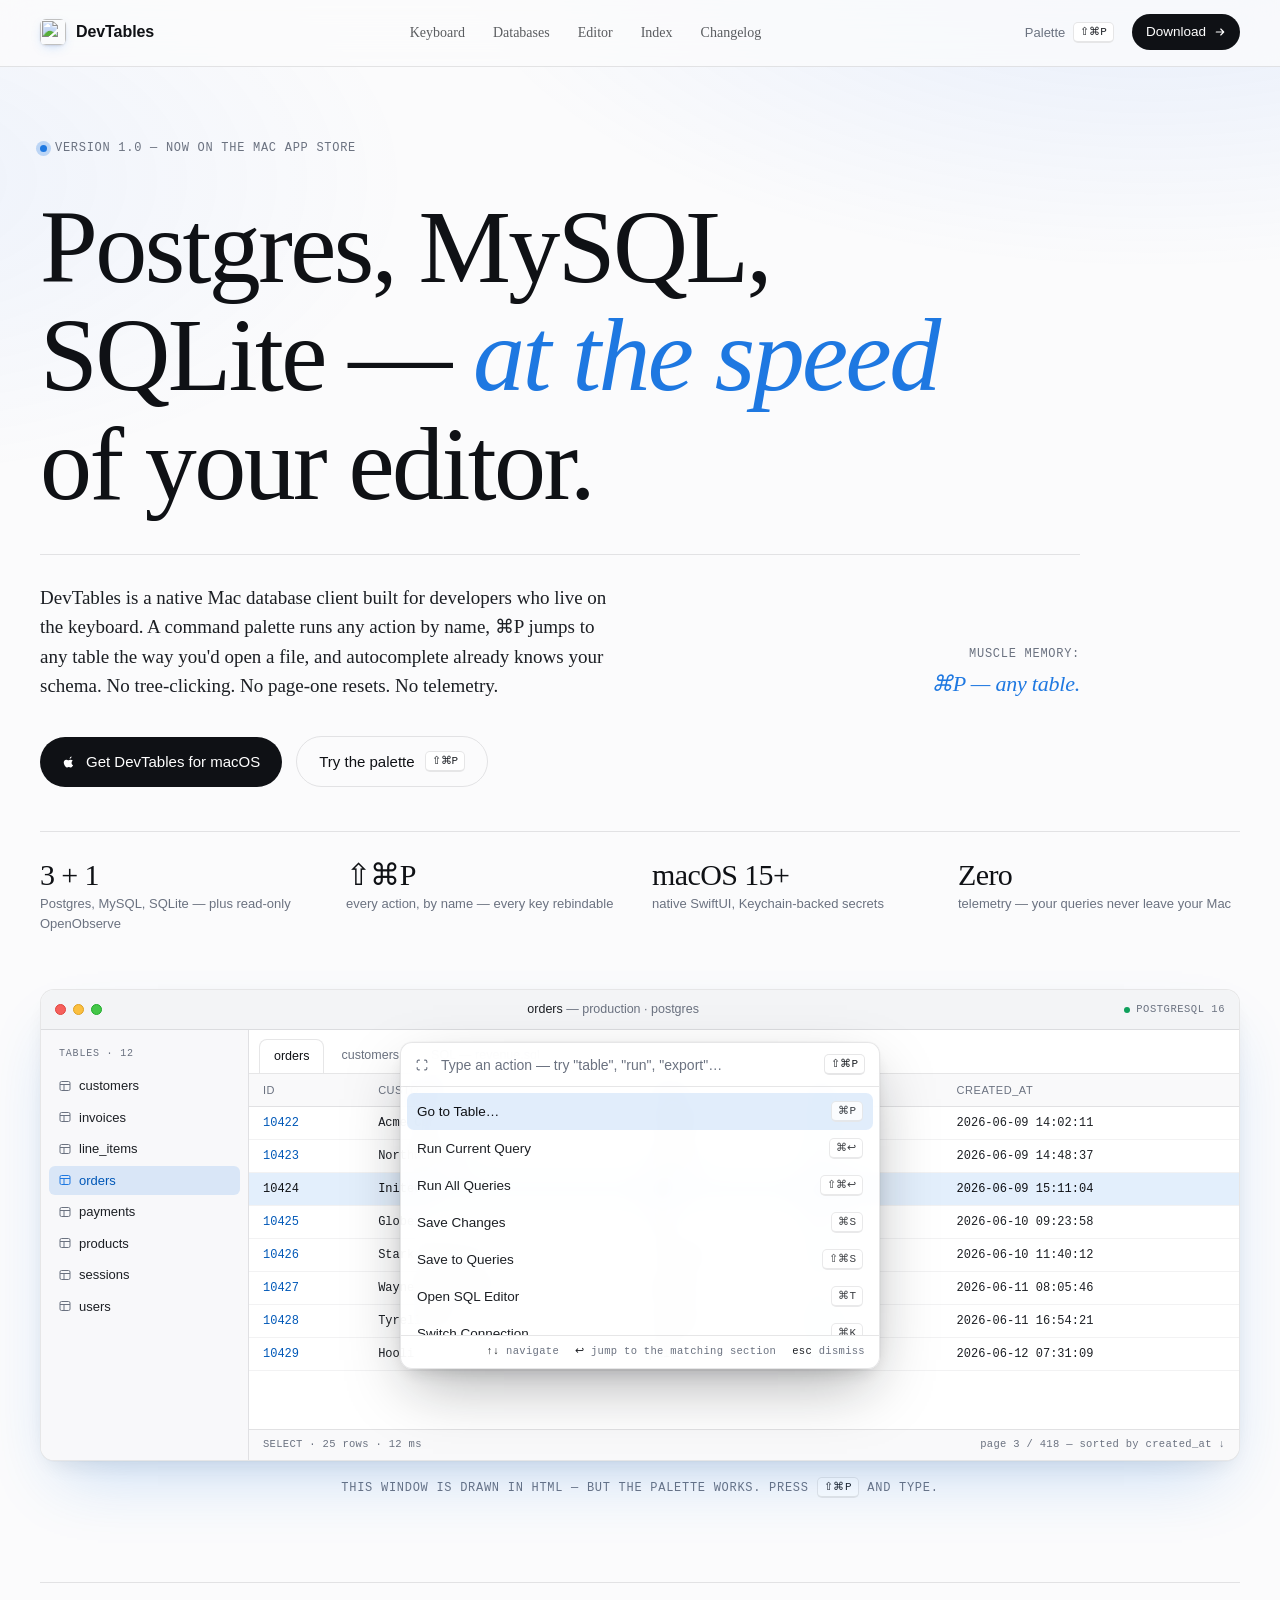
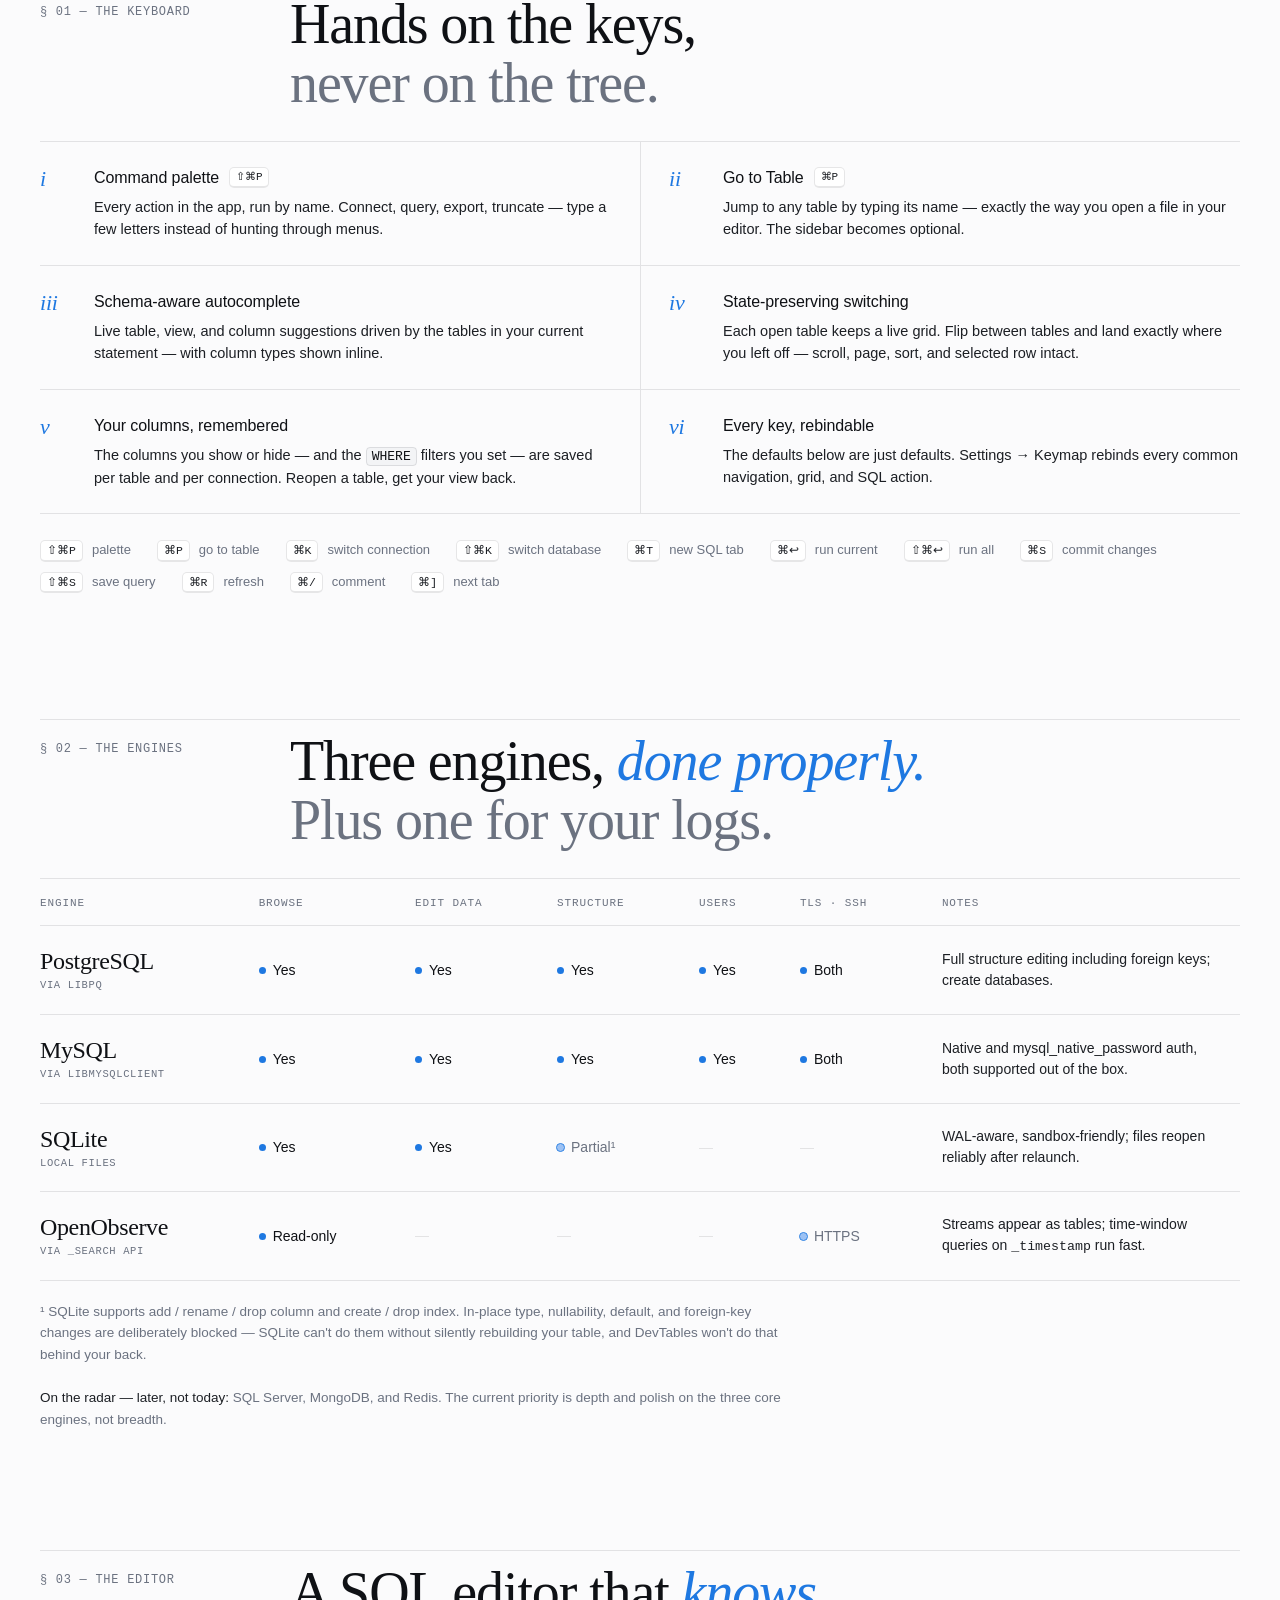
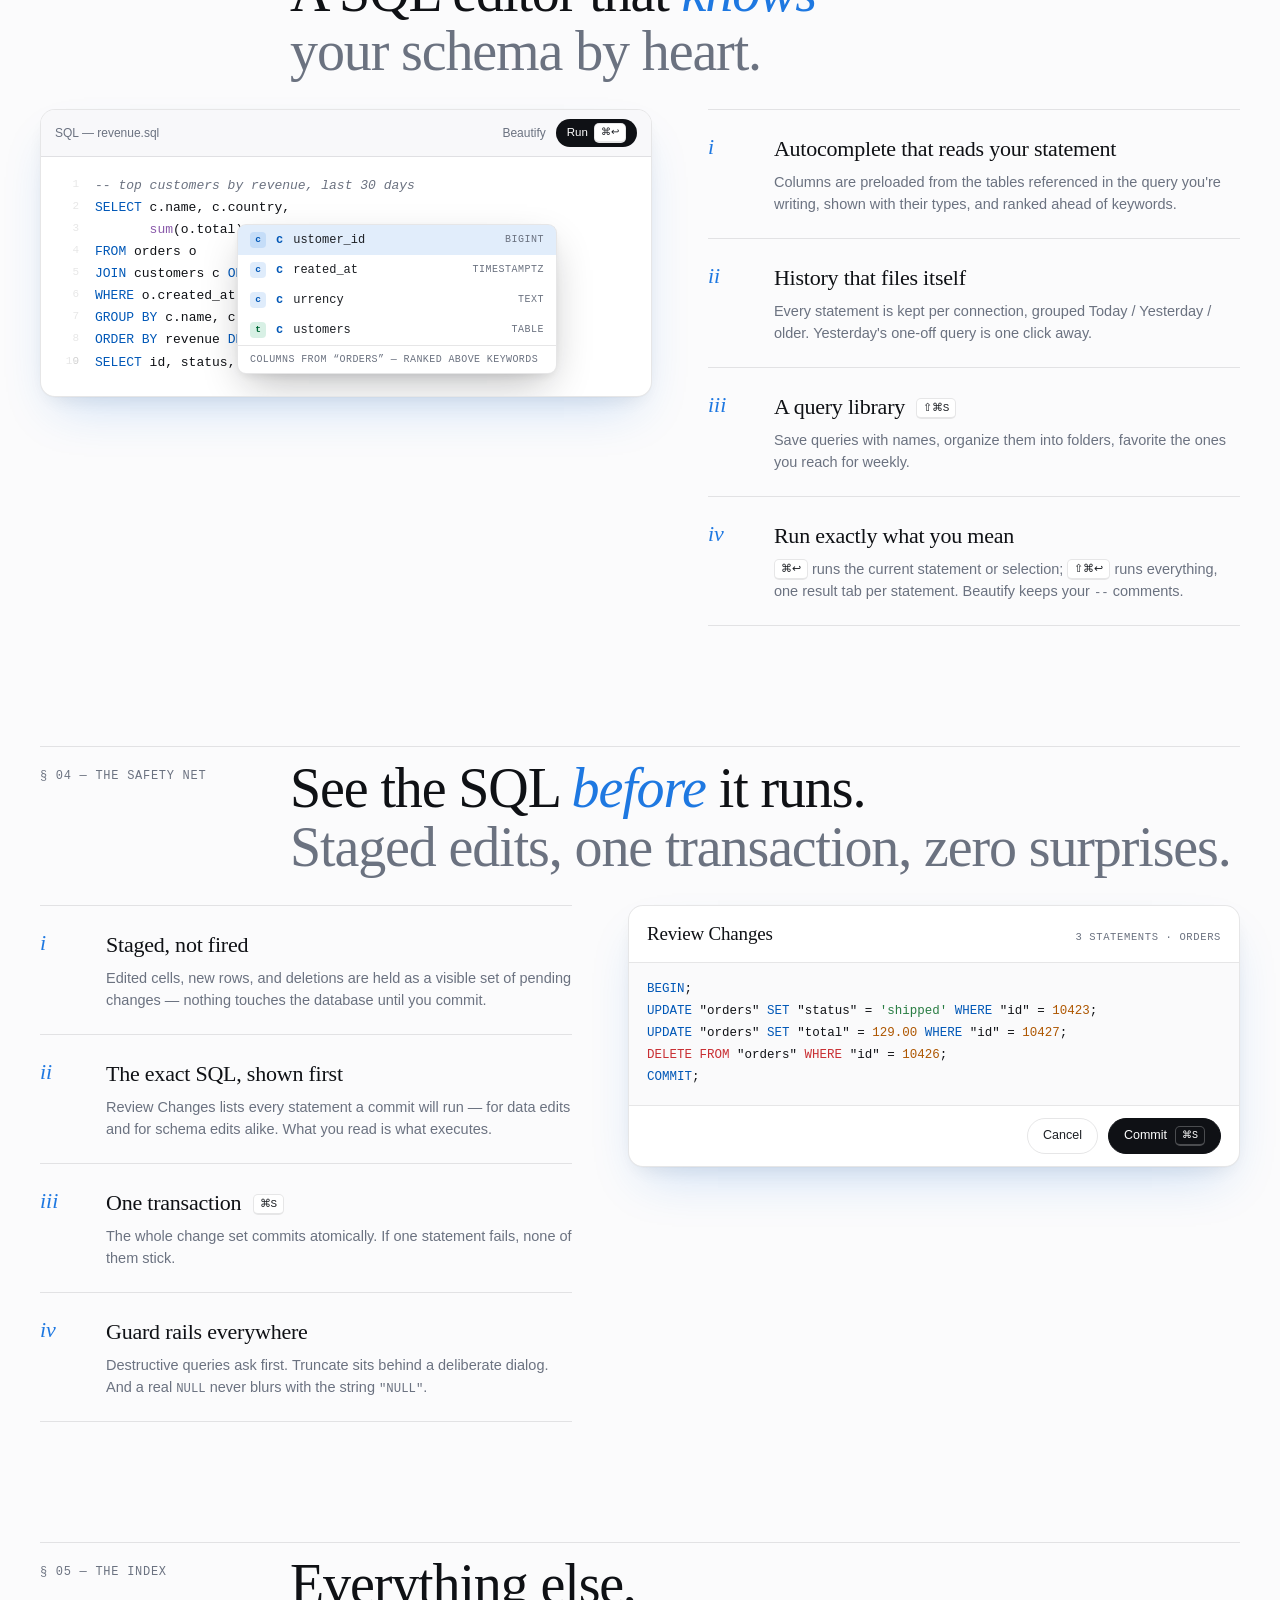
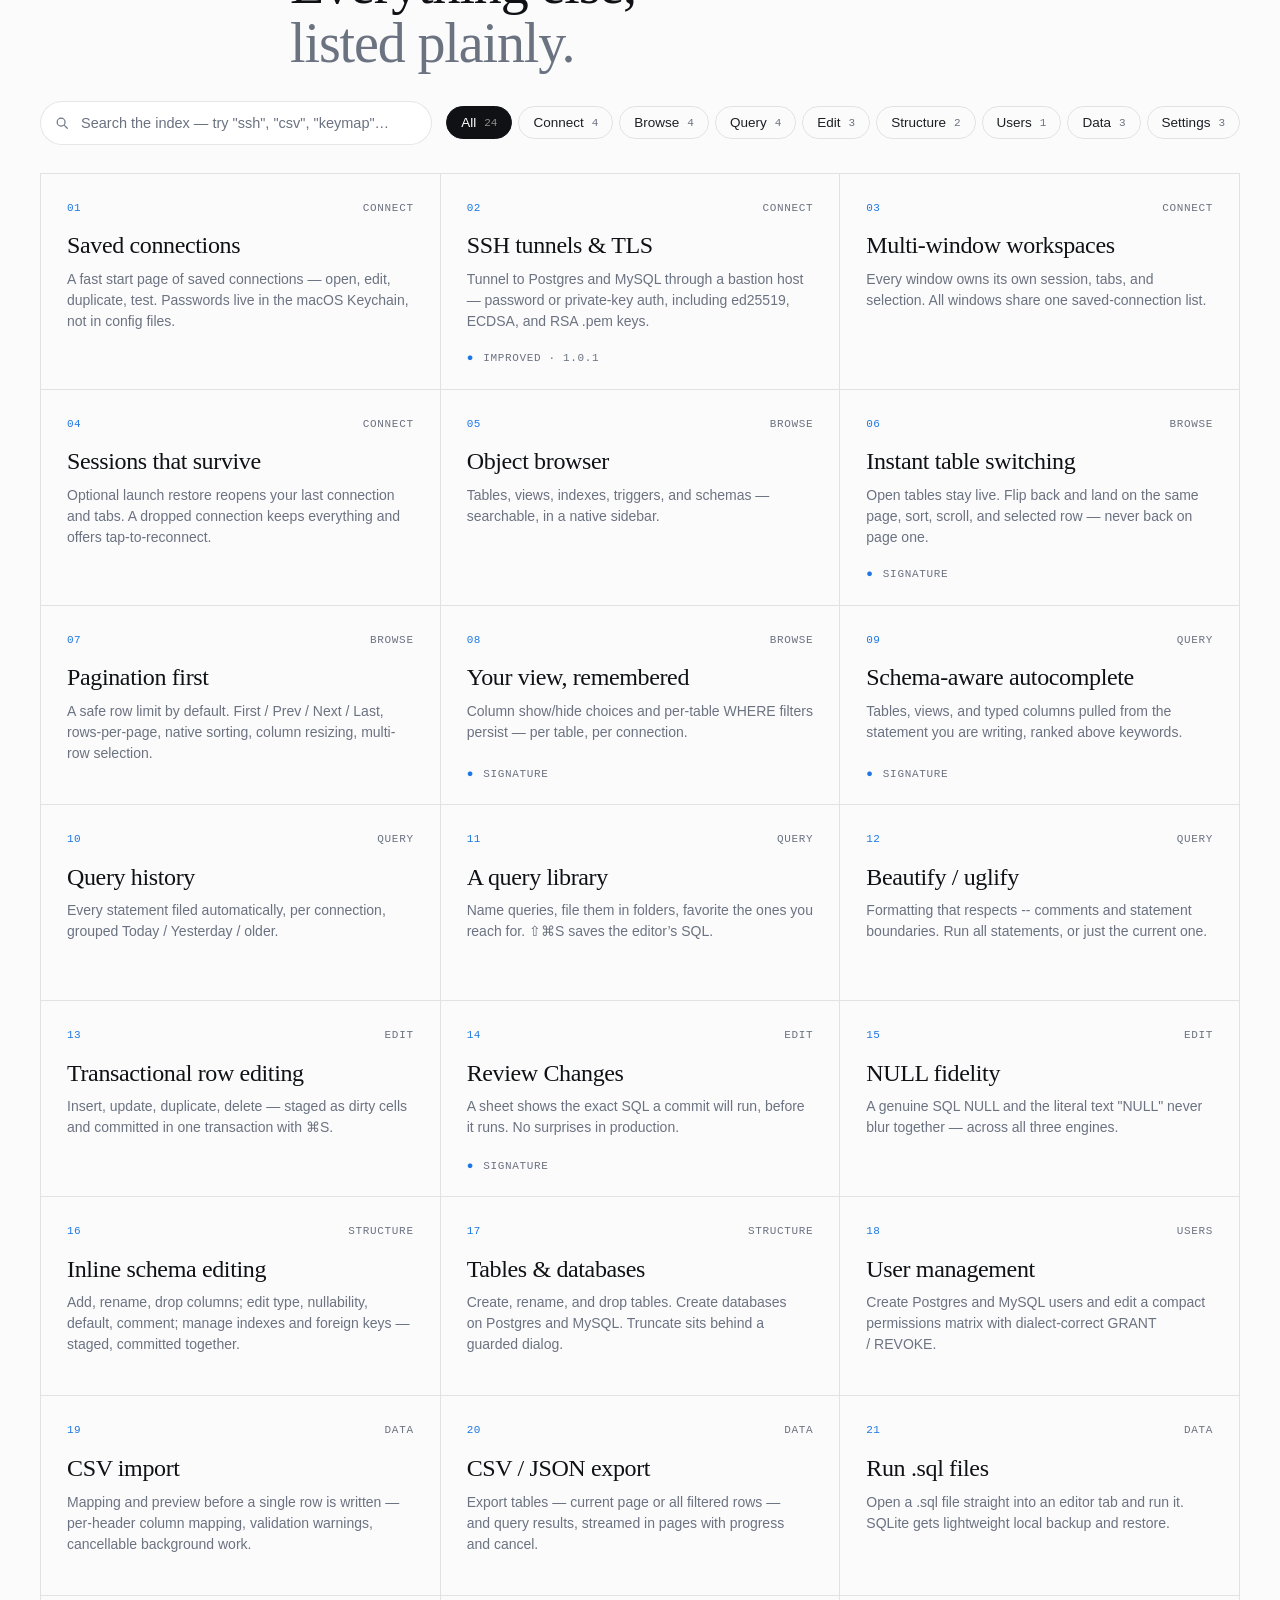
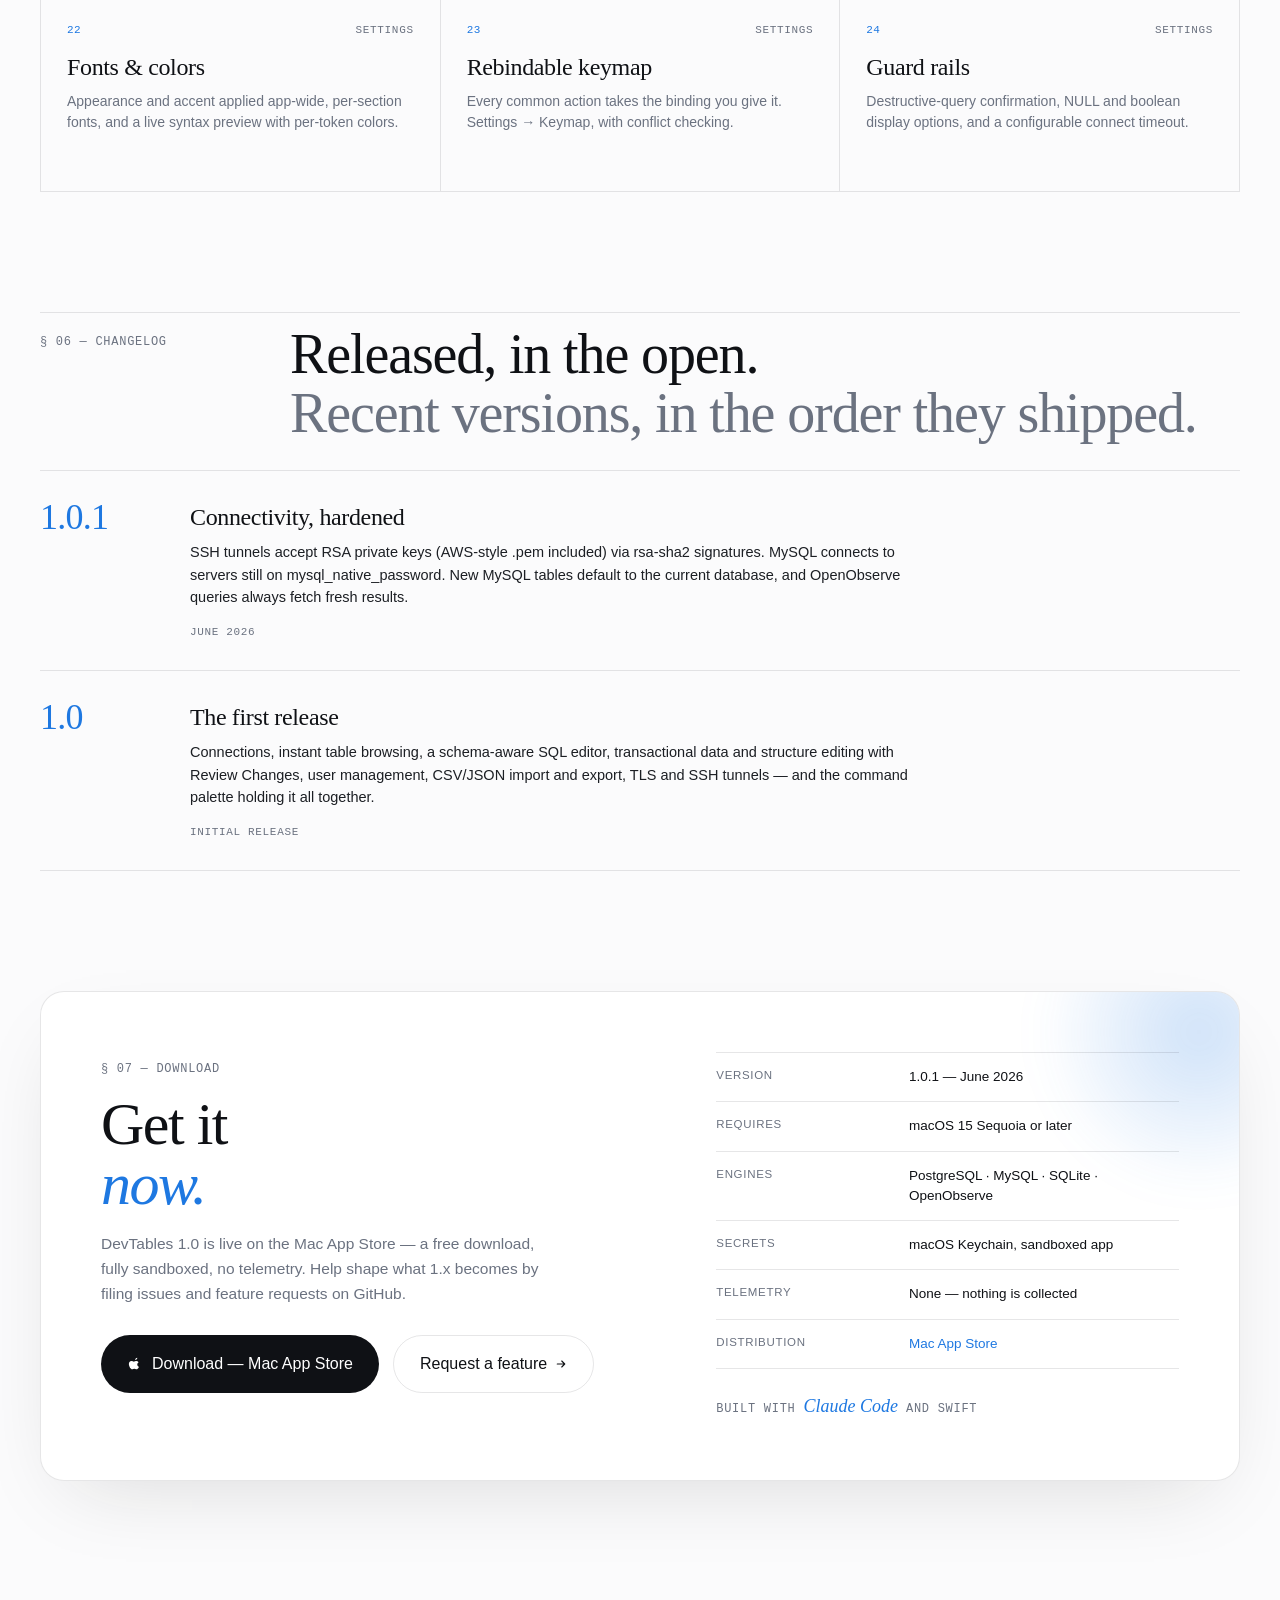
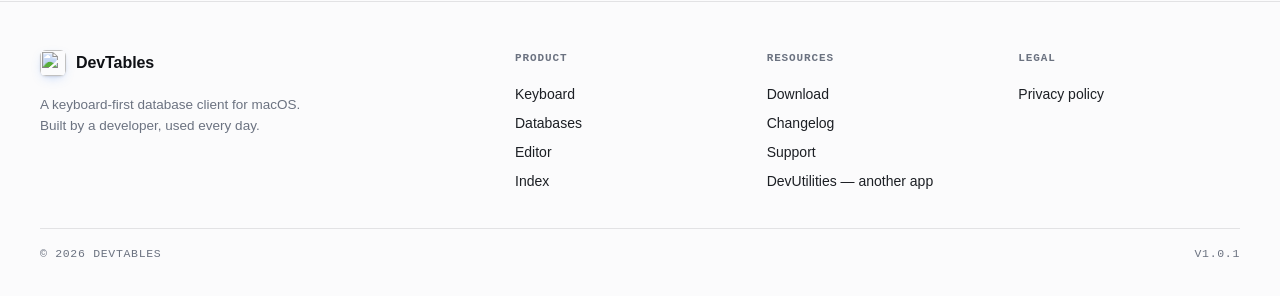
==== commit 2684c283: "update website" ====
--- a/index.html
+++ b/index.html
@@ -76,7 +76,7 @@
     <section class="hero" id="top">
       <div class="hero-meta">
         <span class="meta-dot"></span>
-        <span>Version 1.0 — coming soon to the Mac App Store</span>
+        <span>Version 1.0 — now on the Mac App Store</span>
       </div>
       <h1 class="hero-h">
         Postgres, MySQL,<br />
@@ -496,23 +496,20 @@
         <div class="dl-left">
           <div class="section-eyebrow">§ 07 — Download</div>
           <h2 class="dl-h">
-            Be first<br />
-            <em>in line.</em>
+            Get it<br />
+            <em>now.</em>
           </h2>
           <p class="dl-p">
-            DevTables 1.0 is being prepared for the Mac App Store. Watch the GitHub
-            repository to be notified the moment it ships — and shape what 1.x becomes
-            by filing issues and feature requests today.
+            DevTables 1.0 is live on the Mac App Store — a free download, fully
+            sandboxed, no telemetry. Help shape what 1.x becomes by filing issues
+            and feature requests on GitHub.
           </p>
           <div class="dl-actions">
-            <!-- At launch: swap this for the App Store button, e.g.
-            <a href="https://apps.apple.com/app/devtables/idXXXXXXXXXX" class="btn-primary lg">Download — Mac App Store</a>
-            -->
-            <a href="https://github.com/hengfeiyang/devtables" class="btn-primary lg">
-              <svg viewBox="0 0 16 16" width="15" height="15" aria-hidden="true">
-                <path d="M8 .8a7.2 7.2 0 0 0-2.28 14.03c.36.07.5-.16.5-.35v-1.21c-2 .43-2.43-.97-2.43-.97-.33-.83-.8-1.05-.8-1.05-.66-.45.05-.44.05-.44.72.05 1.1.75 1.1.75.65 1.1 1.7.79 2.1.6.07-.46.26-.78.46-.96-1.6-.18-3.28-.8-3.28-3.56 0-.78.28-1.43.74-1.93-.07-.18-.32-.92.07-1.91 0 0 .6-.2 1.98.74a6.9 6.9 0 0 1 3.6 0c1.37-.93 1.97-.74 1.97-.74.4 1 .15 1.73.07 1.91.46.5.74 1.15.74 1.93 0 2.77-1.69 3.38-3.3 3.56.26.22.5.66.5 1.33v1.97c0 .2.13.42.5.35A7.2 7.2 0 0 0 8 .8z" fill="currentColor" />
+            <a href="https://apps.apple.com/app/devtables/id6774807030" class="btn-primary lg">
+              <svg viewBox="0 0 24 24" width="15" height="15" aria-hidden="true">
+                <path d="M16.4 2.6a3.7 3.7 0 0 1-.9 2.7 3 3 0 0 1-2.4 1.1 3.4 3.4 0 0 1 .9-2.6 3.7 3.7 0 0 1 2.4-1.2zM19 17.4a8.4 8.4 0 0 1-.8 1.6c-.5.7-.9 1.2-1.2 1.5a2.4 2.4 0 0 1-1.8.8 4.4 4.4 0 0 1-1.7-.4 4.7 4.7 0 0 0-1.8-.4 4.9 4.9 0 0 0-1.8.4 4.6 4.6 0 0 1-1.6.4 2.3 2.3 0 0 1-1.8-.8c-.3-.3-.7-.8-1.3-1.5a8.7 8.7 0 0 1-1.4-2.7A9.5 9.5 0 0 1 3 13a5.6 5.6 0 0 1 .7-2.9 4.3 4.3 0 0 1 1.6-1.6A4.3 4.3 0 0 1 7.5 8a5.5 5.5 0 0 1 1.9.5 4.5 4.5 0 0 0 1.5.5 9.4 9.4 0 0 0 1.7-.6 5.7 5.7 0 0 1 2.3-.4 4.6 4.6 0 0 1 3.6 1.9 4 4 0 0 0-2.1 3.6 4 4 0 0 0 1.3 3 4.4 4.4 0 0 0 1.3.9z" fill="currentColor" />
               </svg>
-              Watch on GitHub
+              Download — Mac App Store
             </a>
             <a href="https://github.com/hengfeiyang/devtables/issues" class="btn-ghost lg">
               Request a feature
@@ -529,7 +526,7 @@
             <span class="spec-k">Engines</span><span class="spec-v">PostgreSQL · MySQL · SQLite · OpenObserve</span>
             <span class="spec-k">Secrets</span><span class="spec-v">macOS Keychain, sandboxed app</span>
             <span class="spec-k">Telemetry</span><span class="spec-v">None — nothing is collected</span>
-            <span class="spec-k">Distribution</span><span class="spec-v">Mac App Store — coming soon</span>
+            <span class="spec-k">Distribution</span><span class="spec-v"><a href="https://apps.apple.com/app/devtables/id6774807030">Mac App Store</a></span>
           </div>
           <div class="dl-built">
             <span>Built with</span>
--- a/css/style.css
+++ b/css/style.css
@@ -0,0 +1,1320 @@
+/* ─── DevTables · Editorial, keyboard-first ────────────────────────────── */
+
+:root {
+  --bg:        #fbfbfc;
+  --bg-2:      #f3f4f6;
+  --bg-3:      #ebecef;
+  --ink:       #0f1115;
+  --ink-2:     #1c1f24;
+  --muted:     #6b7280;
+  --hair:      rgba(15, 17, 21, 0.10);
+  --hair-2:    rgba(15, 17, 21, 0.05);
+  --paper:     #ffffff;
+  --accent:    oklch(58% 0.18 256);
+  --accent-2:  oklch(47% 0.17 256);
+  --ok:        oklch(62% 0.15 155);
+  --serif:     "Noto Serif", "Cambria", "Iowan Old Style", Georgia, serif;
+  --sans:      "Geist", -apple-system, BlinkMacSystemFont, "Helvetica Neue", sans-serif;
+  --mono:      "JetBrains Mono", ui-monospace, "SF Mono", Menlo, monospace;
+  --rad: 15px;
+}
+
+* { box-sizing: border-box; }
+html, body { margin: 0; padding: 0; }
+body {
+  background: var(--bg);
+  color: var(--ink);
+  font-family: var(--serif);
+  font-size: 17px;
+  line-height: 1.5;
+  font-feature-settings: "ss01", "cv11";
+  -webkit-font-smoothing: antialiased;
+  text-rendering: optimizeLegibility;
+  overflow-x: hidden;
+}
+::selection { background: var(--accent); color: var(--paper); }
+
+body::before {
+  content: "";
+  position: fixed;
+  inset: 0;
+  pointer-events: none;
+  background:
+    radial-gradient(1200px 600px at 90% -10%, rgba(56, 124, 240, 0.12), transparent 60%),
+    radial-gradient(900px 500px at -10% 20%, rgba(56, 124, 240, 0.07), transparent 60%);
+  z-index: 0;
+}
+main { position: relative; z-index: 1; }
+
+/* ─── Keycaps ───────────────────────────────────────────────────────────── */
+kbd, .kbd {
+  display: inline-block;
+  font-family: var(--mono);
+  font-size: 11px;
+  line-height: 1;
+  color: var(--ink-2);
+  background: var(--paper);
+  border: 0.5px solid var(--hair);
+  border-bottom-width: 2px;
+  border-radius: 5px;
+  padding: 4px 6px 3px;
+  vertical-align: middle;
+  white-space: nowrap;
+}
+
+/* ─── Nav ───────────────────────────────────────────────────────────────── */
+.nav {
+  position: sticky;
+  top: 0;
+  z-index: 50;
+  backdrop-filter: blur(18px) saturate(140%);
+  -webkit-backdrop-filter: blur(18px) saturate(140%);
+  background: color-mix(in oklab, var(--bg) 78%, transparent);
+  border-bottom: 0.5px solid var(--hair);
+}
+.nav-inner {
+  max-width: 1280px;
+  margin: 0 auto;
+  padding: 14px 40px;
+  display: flex; align-items: center; justify-content: space-between; gap: 30px;
+}
+.logo {
+  display: inline-flex; align-items: center; gap: 10px;
+  text-decoration: none; color: var(--ink);
+  font-family: var(--sans); font-weight: 600; letter-spacing: -0.005em;
+  font-size: 16px;
+}
+.logo-img {
+  border-radius: 6px;
+  display: block;
+  box-shadow: 0 1px 2px rgba(26,24,21,0.10), 0 4px 12px -4px rgba(56,124,240,0.35);
+}
+.nav-links {
+  display: flex; gap: 28px;
+  font-size: 14px;
+}
+.nav-links a {
+  color: var(--ink-2); text-decoration: none;
+  opacity: .72; transition: opacity .15s;
+}
+.nav-links a:hover { opacity: 1; }
+.nav-cta { display: flex; align-items: center; gap: 10px; }
+.nav-kbd {
+  display: inline-flex; align-items: center; gap: 8px;
+  border: 0; background: transparent; cursor: pointer;
+  font-family: var(--sans); font-size: 13px; color: var(--muted);
+  padding: 6px 8px; border-radius: 8px;
+  transition: background .15s, color .15s;
+}
+.nav-kbd:hover { background: var(--bg-2); color: var(--ink); }
+.nav-pill {
+  display: inline-flex; align-items: center; gap: 8px;
+  padding: 8px 14px; border-radius: 999px;
+  background: var(--ink); color: var(--paper);
+  text-decoration: none; font-family: var(--sans); font-size: 13.5px; font-weight: 500;
+  transition: transform .12s, background .12s;
+}
+.nav-pill:hover { transform: translateY(-1px); background: var(--ink-2); }
+.nav-progress {
+  height: 2px; background: var(--accent);
+  transform-origin: 0 50%; transition: transform .1s linear;
+  transform: scaleX(0);
+}
+.nav-static .nav-progress {
+  background: linear-gradient(90deg, var(--accent), color-mix(in oklab, var(--accent) 10%, transparent));
+  transform: scaleX(1);
+  opacity: 0.5;
+}
+@media (max-width: 720px) {
+  .nav-inner { padding: 12px 22px; }
+  .nav-links, .nav-kbd { display: none; }
+}
+
+/* ─── Hero ──────────────────────────────────────────────────────────────── */
+.hero {
+  max-width: 1280px;
+  margin: 0 auto;
+  padding: 72px 40px 48px;
+  display: grid;
+  grid-template-columns: 1fr;
+  gap: 36px;
+  position: relative;
+  z-index: 1;
+}
+.hero-meta {
+  display: inline-flex; align-items: center; gap: 8px;
+  font-family: var(--mono); font-size: 12px; color: var(--muted);
+  text-transform: uppercase; letter-spacing: 0.06em;
+}
+.hero-meta span { min-width: 0; }
+.meta-dot { flex: none; }
+.meta-dot {
+  width: 7px; height: 7px; border-radius: 50%;
+  background: var(--accent);
+  box-shadow: 0 0 0 4px color-mix(in oklab, var(--accent) 25%, transparent);
+  animation: pulse 2.4s ease-in-out infinite;
+}
+@keyframes pulse {
+  0%, 100% { box-shadow: 0 0 0 4px color-mix(in oklab, var(--accent) 25%, transparent); }
+  50%      { box-shadow: 0 0 0 8px color-mix(in oklab, var(--accent) 0%, transparent); }
+}
+.hero-h {
+  font-family: var(--serif);
+  font-weight: 400;
+  font-size: clamp(44px, 8.2vw, 104px);
+  line-height: 1.04;
+  letter-spacing: -0.025em;
+  margin: 0;
+  color: var(--ink);
+  text-wrap: balance;
+}
+.hero-h em {
+  font-style: italic;
+  color: var(--accent);
+}
+.hero-sub {
+  display: grid; grid-template-columns: minmax(0, 1fr) auto; gap: 40px;
+  align-items: end; max-width: 1040px;
+  border-top: 0.5px solid var(--hair);
+  padding-top: 28px;
+}
+.hero-sub p {
+  margin: 0;
+  font-size: clamp(16px, 1.5vw, 19px);
+  line-height: 1.55;
+  color: var(--ink-2);
+  max-width: 580px;
+  text-wrap: pretty;
+}
+.hero-rot {
+  display: flex; flex-direction: column; gap: 4px;
+  font-family: var(--mono); font-size: 12px;
+  text-align: right;
+}
+.rot-label { color: var(--muted); text-transform: uppercase; letter-spacing: 0.06em; }
+.rot-value {
+  font-family: var(--serif); font-style: italic; font-size: 22px;
+  color: var(--accent); letter-spacing: -0.01em;
+  animation: rot-fade .5s ease;
+  white-space: nowrap;
+}
+@keyframes rot-fade {
+  from { opacity: 0; transform: translateY(6px); }
+  to   { opacity: 1; transform: translateY(0); }
+}
+.hero-actions { display: flex; flex-wrap: wrap; gap: 14px; align-items: center; }
+.btn-primary {
+  display: inline-flex; align-items: center; gap: 10px;
+  padding: 14px 22px; border-radius: 999px;
+  background: var(--ink); color: var(--paper);
+  text-decoration: none; font-family: var(--sans); font-weight: 500; font-size: 15px;
+  border: 0; cursor: pointer;
+  transition: transform .12s, background .12s;
+}
+.btn-primary:hover { transform: translateY(-1px); background: var(--ink-2); }
+.btn-primary.lg { padding: 16px 26px; font-size: 16px; }
+.btn-ghost {
+  display: inline-flex; align-items: center; gap: 8px;
+  padding: 14px 22px; border-radius: 999px;
+  border: 0.5px solid var(--hair);
+  color: var(--ink); background: transparent;
+  text-decoration: none; font-family: var(--sans); font-weight: 500; font-size: 15px; cursor: pointer;
+  transition: background .12s, border-color .12s;
+}
+.btn-ghost:hover { background: var(--bg-2); border-color: rgba(26,24,21,0.22); }
+.btn-ghost.lg { padding: 16px 26px; font-size: 16px; }
+.btn-ghost .kbd { margin-left: 2px; }
+
+.hero-foot {
+  display: grid; grid-template-columns: repeat(4, 1fr);
+  gap: 24px;
+  border-top: 0.5px solid var(--hair);
+  padding-top: 28px;
+  margin-top: 8px;
+}
+.hero-foot > div { display: flex; flex-direction: column; gap: 4px; }
+.foot-num { font-family: var(--serif); font-size: 30px; line-height: 1; letter-spacing: -0.02em; color: var(--ink); }
+.foot-lbl { font-family: var(--sans); font-size: 13px; color: var(--muted); }
+
+@media (max-width: 720px) {
+  .hero { padding: 52px 22px 36px; gap: 28px; }
+  .hero-h br { display: none; }
+  .hero-sub { grid-template-columns: 1fr; gap: 18px; align-items: start; }
+  .hero-rot { text-align: left; }
+  .hero-foot { grid-template-columns: repeat(2, 1fr); gap: 20px; }
+}
+
+/* ─── App window mock ───────────────────────────────────────────────────── */
+.stage {
+  max-width: 1280px;
+  margin: 0 auto;
+  padding: 8px 40px 24px;
+  position: relative;
+  z-index: 1;
+}
+.appwin {
+  position: relative;
+  border-radius: 14px;
+  border: 0.5px solid var(--hair);
+  background: var(--paper);
+  overflow: hidden;
+  box-shadow:
+    0 1px 0 rgba(0,0,0,0.02),
+    0 32px 64px -20px color-mix(in oklab, var(--accent) 24%, transparent),
+    0 10px 28px -10px rgba(15,17,21,0.12);
+  font-family: var(--sans);
+}
+.aw-titlebar {
+  display: flex; align-items: center; gap: 14px;
+  padding: 10px 14px;
+  border-bottom: 0.5px solid var(--hair);
+  background: var(--bg-2);
+}
+.aw-lights { display: flex; gap: 7px; }
+.aw-lights span { width: 11px; height: 11px; border-radius: 50%; background: var(--bg-3); border: 0.5px solid var(--hair); }
+.aw-lights span:nth-child(1) { background: #f6605c; border-color: #e0443e; }
+.aw-lights span:nth-child(2) { background: #fbbf3f; border-color: #dea123; }
+.aw-lights span:nth-child(3) { background: #44c648; border-color: #1eac29; }
+.aw-title {
+  flex: 1; text-align: center;
+  font-size: 12.5px; color: var(--muted);
+  white-space: nowrap; overflow: hidden; text-overflow: ellipsis;
+}
+.aw-title strong { color: var(--ink-2); font-weight: 500; }
+.aw-conn {
+  display: inline-flex; align-items: center; gap: 6px;
+  font-family: var(--mono); font-size: 10.5px;
+  color: var(--muted); text-transform: uppercase; letter-spacing: 0.05em;
+}
+.aw-conn::before {
+  content: ""; width: 6px; height: 6px; border-radius: 50%;
+  background: var(--ok);
+}
+.aw-body {
+  display: grid;
+  grid-template-columns: 208px minmax(0, 1fr);
+  min-height: 430px;
+}
+.aw-side {
+  border-right: 0.5px solid var(--hair);
+  background: color-mix(in oklab, var(--bg-2) 60%, var(--paper));
+  padding: 12px 8px;
+  display: flex; flex-direction: column; gap: 2px;
+}
+.aw-side-h {
+  font-family: var(--mono); font-size: 10px;
+  color: var(--muted); text-transform: uppercase; letter-spacing: 0.08em;
+  padding: 4px 10px 8px;
+}
+.aw-tbl {
+  display: flex; align-items: center; gap: 8px;
+  padding: 5px 10px;
+  border-radius: 6px;
+  font-size: 13px; color: var(--ink-2);
+}
+.aw-tbl svg { color: var(--muted); flex: none; }
+.aw-tbl.on { background: color-mix(in oklab, var(--accent) 14%, transparent); color: var(--accent-2); font-weight: 500; }
+.aw-tbl.on svg { color: var(--accent); }
+.aw-main { display: flex; flex-direction: column; min-width: 0; }
+.aw-tabs {
+  display: flex; gap: 2px;
+  padding: 8px 10px 0;
+  border-bottom: 0.5px solid var(--hair);
+}
+.aw-tab {
+  padding: 7px 14px 8px;
+  font-size: 12.5px; color: var(--muted);
+  border: 0.5px solid transparent; border-bottom: 0;
+  border-radius: 8px 8px 0 0;
+  white-space: nowrap;
+}
+.aw-tab.on {
+  background: var(--paper);
+  border-color: var(--hair);
+  color: var(--ink);
+  position: relative;
+  top: 0.5px;
+}
+.aw-grid { flex: 1; overflow: hidden; }
+.aw-grid table {
+  width: 100%;
+  border-collapse: collapse;
+  font-family: var(--mono); font-size: 12px;
+}
+.aw-grid th {
+  font-family: var(--sans); font-size: 11px; font-weight: 500;
+  color: var(--muted); text-align: left;
+  text-transform: uppercase; letter-spacing: 0.05em;
+  padding: 8px 14px;
+  border-bottom: 0.5px solid var(--hair);
+  background: color-mix(in oklab, var(--bg-2) 50%, var(--paper));
+  white-space: nowrap;
+}
+.aw-grid td {
+  padding: 7px 14px;
+  border-bottom: 0.5px solid var(--hair-2);
+  color: var(--ink-2);
+  white-space: nowrap; overflow: hidden; text-overflow: ellipsis;
+  max-width: 220px;
+}
+.aw-grid tr.sel td {
+  background: color-mix(in oklab, var(--accent) 12%, transparent);
+  color: var(--ink);
+}
+.aw-grid .null { color: var(--muted); font-style: italic; }
+.aw-grid .num { color: var(--accent-2); }
+.aw-status {
+  display: flex; justify-content: space-between; gap: 16px;
+  padding: 7px 14px;
+  border-top: 0.5px solid var(--hair);
+  font-family: var(--mono); font-size: 10.5px;
+  color: var(--muted); letter-spacing: 0.03em;
+  background: color-mix(in oklab, var(--bg-2) 50%, var(--paper));
+}
+.stage-hint {
+  margin: 16px auto 0;
+  text-align: center;
+  font-family: var(--mono); font-size: 12px;
+  color: var(--muted); text-transform: uppercase; letter-spacing: 0.06em;
+}
+.stage-hint .kbd { text-transform: none; }
+
+@media (max-width: 880px) {
+  .aw-body { grid-template-columns: 1fr; }
+  .aw-side { display: none; }
+  .aw-hide-1 { display: none; }
+}
+@media (max-width: 560px) {
+  .stage { padding: 0 22px 16px; }
+  .aw-hide-2 { display: none; }
+  .aw-conn { display: none; }
+}
+
+/* ─── Command palette (live demo) ───────────────────────────────────────── */
+.palette {
+  position: absolute;
+  top: 52px; left: 50%;
+  transform: translateX(-50%);
+  width: min(480px, calc(100% - 32px));
+  background: color-mix(in oklab, var(--paper) 92%, transparent);
+  backdrop-filter: blur(14px) saturate(140%);
+  -webkit-backdrop-filter: blur(14px) saturate(140%);
+  border: 0.5px solid var(--hair);
+  border-radius: 12px;
+  box-shadow:
+    0 0 0 0.5px rgba(15,17,21,0.04),
+    0 24px 60px -12px rgba(15,17,21,0.35),
+    0 8px 20px -8px rgba(15,17,21,0.18);
+  overflow: hidden;
+  font-family: var(--sans);
+  transition: box-shadow .25s;
+}
+.palette.flash {
+  box-shadow:
+    0 0 0 2px color-mix(in oklab, var(--accent) 60%, transparent),
+    0 24px 60px -12px rgba(15,17,21,0.35);
+}
+.pal-input {
+  display: flex; align-items: center; gap: 10px;
+  padding: 11px 14px;
+  border-bottom: 0.5px solid var(--hair);
+  color: var(--muted);
+}
+.pal-input svg { flex: none; }
+.pal-input input {
+  flex: 1; border: 0; outline: 0; background: transparent;
+  font-family: var(--sans); font-size: 14px; color: var(--ink);
+  min-width: 0;
+}
+.pal-input input::placeholder { color: var(--muted); }
+.pal-list {
+  max-height: 248px;
+  overflow-y: auto;
+  padding: 6px;
+}
+.pal-item {
+  display: flex; align-items: center; justify-content: space-between; gap: 14px;
+  padding: 8px 10px;
+  border-radius: 7px;
+  font-size: 13.5px; color: var(--ink-2);
+  cursor: pointer;
+}
+.pal-item .pal-name b { font-weight: 600; color: var(--accent-2); }
+.pal-item.on { background: color-mix(in oklab, var(--accent) 13%, transparent); color: var(--ink); }
+.pal-item .kbd { flex: none; opacity: 0.85; }
+.pal-empty {
+  padding: 20px 12px; text-align: center;
+  font-size: 13px; color: var(--muted);
+}
+.pal-foot {
+  display: flex; gap: 16px; justify-content: flex-end;
+  padding: 8px 14px;
+  border-top: 0.5px solid var(--hair);
+  font-family: var(--mono); font-size: 10.5px;
+  color: var(--muted); letter-spacing: 0.03em;
+}
+.pal-foot b { color: var(--ink-2); font-weight: 500; }
+
+/* ─── Section heads ─────────────────────────────────────────────────────── */
+.section-head {
+  display: grid;
+  grid-template-columns: 220px 1fr;
+  gap: 30px;
+  align-items: start;
+  padding: 12px 0 28px;
+  border-top: 0.5px solid var(--hair);
+}
+.section-eyebrow {
+  font-family: var(--mono); font-size: 12px;
+  color: var(--muted); text-transform: uppercase; letter-spacing: 0.06em;
+  padding-top: 8px;
+}
+.section-h {
+  margin: 0;
+  font-family: var(--serif); font-weight: 400;
+  font-size: clamp(32px, 4.5vw, 56px);
+  line-height: 1.05;
+  letter-spacing: -0.02em;
+  color: var(--ink);
+  text-wrap: balance;
+}
+.section-h em { font-style: italic; color: var(--accent); }
+.section-h .muted { color: var(--muted); }
+@media (max-width: 720px) {
+  .section-head { grid-template-columns: 1fr; gap: 14px; padding: 12px 0 20px; }
+}
+
+.section {
+  max-width: 1280px;
+  margin: 0 auto;
+  padding: 60px 40px;
+  position: relative;
+  z-index: 1;
+}
+@media (max-width: 720px) { .section { padding: 44px 22px; } }
+section[id] { scroll-margin-top: 80px; }
+
+/* ─── Keyboard capabilities (caps grid) ─────────────────────────────────── */
+.caps {
+  display: grid;
+  grid-template-columns: repeat(2, minmax(0, 1fr));
+  gap: 0;
+  border-top: 0.5px solid var(--hair);
+}
+.cap {
+  display: grid;
+  grid-template-columns: 36px 1fr;
+  gap: 18px;
+  padding: 24px 28px 24px 0;
+  border-bottom: 0.5px solid var(--hair);
+}
+.cap:nth-child(2n) { padding-left: 28px; padding-right: 0; border-left: 0.5px solid var(--hair); }
+.cap-n {
+  font-family: var(--serif); font-style: italic; font-weight: 400;
+  font-size: 22px; line-height: 1; letter-spacing: -0.01em;
+  color: var(--accent);
+  padding-top: 2px;
+}
+.cap-body h4 {
+  display: flex; align-items: center; gap: 10px; flex-wrap: wrap;
+  font-family: var(--sans); font-weight: 500;
+  font-size: 16px; letter-spacing: -0.005em;
+  color: var(--ink);
+  margin: 0 0 6px;
+}
+.cap-body p {
+  margin: 0;
+  font-family: var(--sans);
+  color: var(--ink-2);
+  font-size: 14.5px; line-height: 1.55;
+  max-width: 520px;
+}
+.cap-body code {
+  font-family: var(--mono); font-size: 0.9em;
+  background: var(--bg-2);
+  border: 0.5px solid var(--hair);
+  border-radius: 4px;
+  padding: 1px 5px;
+  color: var(--ink);
+}
+@media (max-width: 880px) {
+  .caps { grid-template-columns: 1fr; }
+  .cap, .cap:nth-child(2n) { padding: 18px 0; border-left: 0; }
+}
+
+/* ─── Keys strip ────────────────────────────────────────────────────────── */
+.keys {
+  display: flex; flex-wrap: wrap; gap: 10px 26px;
+  padding: 26px 0 6px;
+}
+.key-pair {
+  display: inline-flex; align-items: baseline; gap: 9px;
+  font-family: var(--sans); font-size: 13px; color: var(--muted);
+}
+.key-pair .kbd { font-size: 11.5px; }
+.keys-note {
+  margin: 18px 0 0;
+  font-family: var(--mono); font-size: 11.5px;
+  color: var(--muted); text-transform: uppercase; letter-spacing: 0.06em;
+}
+
+/* ─── Database matrix ───────────────────────────────────────────────────── */
+.dbm-wrap { overflow-x: auto; border-top: 0.5px solid var(--hair); }
+.dbm {
+  width: 100%;
+  border-collapse: collapse;
+  min-width: 760px;
+}
+.dbm th {
+  font-family: var(--mono); font-size: 11px; font-weight: 400;
+  color: var(--muted); text-transform: uppercase; letter-spacing: 0.08em;
+  text-align: left;
+  padding: 16px 18px 14px;
+  border-bottom: 0.5px solid var(--hair);
+}
+.dbm th:first-child { padding-left: 0; }
+.dbm td {
+  padding: 22px 18px;
+  border-bottom: 0.5px solid var(--hair);
+  font-family: var(--sans); font-size: 14px;
+  color: var(--ink-2);
+  vertical-align: middle;
+}
+.dbm td:first-child { padding-left: 0; }
+.dbm-engine {
+  font-family: var(--serif); font-size: 24px; font-weight: 400;
+  letter-spacing: -0.015em; color: var(--ink);
+  line-height: 1.1;
+}
+.dbm-engine small {
+  display: block;
+  font-family: var(--mono); font-size: 10.5px;
+  color: var(--muted); text-transform: uppercase; letter-spacing: 0.06em;
+  margin-top: 5px;
+}
+.dbm-yes {
+  display: inline-flex; align-items: center; gap: 7px;
+  color: var(--ink);
+}
+.dbm-yes::before {
+  content: ""; width: 7px; height: 7px; border-radius: 50%;
+  background: var(--accent);
+}
+.dbm-part {
+  display: inline-flex; align-items: center; gap: 7px;
+  color: var(--muted);
+}
+.dbm-part::before {
+  content: ""; width: 7px; height: 7px; border-radius: 50%;
+  background: color-mix(in oklab, var(--accent) 45%, var(--bg));
+  outline: 0.5px solid var(--accent);
+}
+.dbm-no { color: var(--hair); }
+.dbm-note { font-size: 13px; color: var(--muted); max-width: 230px; }
+.dbm-foot {
+  margin: 20px 0 0;
+  font-family: var(--sans); font-size: 13.5px; color: var(--muted);
+  line-height: 1.6; max-width: 760px;
+}
+.dbm-foot strong { color: var(--ink-2); font-weight: 500; }
+
+/* ─── Spotlight (editor / safety) ───────────────────────────────────────── */
+.spotlight-grid {
+  display: grid; grid-template-columns: minmax(0, 1.15fr) minmax(340px, 1fr);
+  gap: 56px;
+  align-items: start;
+}
+.spotlight-grid.flip { grid-template-columns: minmax(340px, 1fr) minmax(0, 1.15fr); }
+.spotlight-grid.flip .spotlight-notes { order: -1; }
+@media (max-width: 960px) {
+  .spotlight-grid, .spotlight-grid.flip { grid-template-columns: 1fr; gap: 36px; }
+  .spotlight-grid.flip .spotlight-notes { order: 0; }
+}
+.spotlight-notes {
+  margin: 0; padding: 0;
+  display: flex; flex-direction: column;
+  border-top: 0.5px solid var(--hair);
+  min-width: 0;
+}
+.note {
+  display: grid;
+  grid-template-columns: 48px minmax(0, 1fr);
+  gap: 18px;
+  align-items: start;
+  padding: 22px 0;
+  border-bottom: 0.5px solid var(--hair);
+  position: relative;
+  min-width: 0;
+}
+.note::before {
+  content: ""; position: absolute;
+  left: 0; right: 0; bottom: -0.5px;
+  height: 1.5px;
+  background: var(--accent);
+  transform: scaleX(0); transform-origin: 0 50%;
+  transition: transform .35s cubic-bezier(.2,.7,.3,1);
+}
+.note:hover::before { transform: scaleX(1); }
+.note-body { min-width: 0; }
+.note-mark {
+  font-family: var(--serif); font-style: italic; font-weight: 400;
+  font-size: 22px; line-height: 1; color: var(--accent);
+  padding-top: 4px;
+}
+.note h4 {
+  font-family: var(--serif); font-weight: 400; font-size: 22px;
+  letter-spacing: -0.01em; margin: 0 0 6px; color: var(--ink);
+  text-wrap: balance;
+}
+.note h4 .kbd { margin-left: 6px; }
+.note p {
+  margin: 0; font-family: var(--sans); font-size: 14.5px; color: var(--muted); line-height: 1.55;
+  text-wrap: pretty;
+}
+@media (max-width: 520px) {
+  .note { grid-template-columns: 40px minmax(0, 1fr); gap: 14px; }
+  .note-mark { font-size: 18px; }
+}
+
+/* ─── SQL editor mock ───────────────────────────────────────────────────── */
+.editor-mock {
+  position: relative;
+  border: 0.5px solid var(--hair);
+  border-radius: var(--rad);
+  background: var(--paper);
+  overflow: hidden;
+  box-shadow:
+    0 1px 0 rgba(0,0,0,0.02),
+    0 24px 48px -16px color-mix(in oklab, var(--accent) 22%, transparent),
+    0 8px 24px -8px rgba(15,17,21,0.10);
+}
+.em-bar {
+  display: flex; align-items: center; gap: 10px;
+  padding: 9px 14px;
+  border-bottom: 0.5px solid var(--hair);
+  background: color-mix(in oklab, var(--bg-2) 60%, var(--paper));
+  font-family: var(--sans); font-size: 12px; color: var(--muted);
+}
+.em-bar .kbd { font-size: 10px; }
+.em-bar-spacer { flex: 1; }
+.em-run {
+  display: inline-flex; align-items: center; gap: 6px;
+  padding: 4px 11px; border-radius: 999px;
+  background: var(--ink); color: var(--paper);
+  font-size: 11.5px; font-weight: 500;
+}
+.em-code {
+  margin: 0;
+  padding: 18px 0 22px;
+  font-family: var(--mono); font-size: 13px; line-height: 1.7;
+  overflow-x: auto;
+  counter-reset: ln;
+}
+.em-code .ln {
+  display: block;
+  padding: 0 18px 0 54px;
+  position: relative;
+  white-space: pre;
+}
+.em-code .ln::before {
+  counter-increment: ln;
+  content: counter(ln);
+  position: absolute; left: 0; width: 38px;
+  text-align: right;
+  color: var(--hair);
+  font-size: 11px;
+  line-height: inherit;
+}
+.em-code .sk { color: var(--accent-2); font-weight: 500; }   /* keyword */
+.em-code .sf { color: oklch(55% 0.13 310); }                  /* function */
+.em-code .ss { color: oklch(52% 0.12 150); }                  /* string */
+.em-code .sn { color: oklch(55% 0.15 60); }                   /* number */
+.em-code .sc { color: var(--muted); font-style: italic; }     /* comment */
+.caret {
+  display: inline-block;
+  width: 1.5px; height: 1.05em;
+  background: var(--accent);
+  vertical-align: text-bottom;
+  animation: caret-blink 1.1s steps(1) infinite;
+}
+@keyframes caret-blink { 50% { opacity: 0; } }
+
+.ac-pop {
+  position: absolute;
+  left: 196px; bottom: 22px;
+  width: min(320px, 70%);
+  background: var(--paper);
+  border: 0.5px solid var(--hair);
+  border-radius: 9px;
+  box-shadow: 0 16px 40px -10px rgba(15,17,21,0.30), 0 4px 12px -4px rgba(15,17,21,0.12);
+  font-family: var(--sans);
+  overflow: hidden;
+}
+.ac-row {
+  display: flex; align-items: center; gap: 10px;
+  padding: 6px 12px;
+  font-family: var(--mono); font-size: 12px; color: var(--ink-2);
+}
+.ac-row.on { background: color-mix(in oklab, var(--accent) 13%, transparent); }
+.ac-row b { font-weight: 600; color: var(--accent-2); }
+.ac-type {
+  margin-left: auto;
+  font-family: var(--mono); font-size: 10px;
+  color: var(--muted); text-transform: uppercase; letter-spacing: 0.05em;
+}
+.ac-kind {
+  flex: none;
+  width: 16px; height: 16px; border-radius: 4px;
+  display: inline-flex; align-items: center; justify-content: center;
+  font-family: var(--mono); font-size: 9.5px; font-weight: 600;
+  background: color-mix(in oklab, var(--accent) 14%, transparent);
+  color: var(--accent-2);
+}
+.ac-kind.t { background: color-mix(in oklab, var(--ok) 16%, transparent); color: oklch(45% 0.12 155); }
+.ac-foot {
+  padding: 6px 12px;
+  border-top: 0.5px solid var(--hair);
+  font-family: var(--mono); font-size: 10px;
+  color: var(--muted); letter-spacing: 0.04em; text-transform: uppercase;
+}
+@media (max-width: 560px) {
+  .ac-pop { left: 22px; right: 22px; width: auto; }
+}
+
+/* ─── Review changes mock ───────────────────────────────────────────────── */
+.review-mock {
+  border: 0.5px solid var(--hair);
+  border-radius: var(--rad);
+  background: var(--paper);
+  overflow: hidden;
+  box-shadow:
+    0 1px 0 rgba(0,0,0,0.02),
+    0 24px 48px -16px color-mix(in oklab, var(--accent) 22%, transparent),
+    0 8px 24px -8px rgba(15,17,21,0.10);
+}
+.rv-head {
+  display: flex; align-items: baseline; justify-content: space-between; gap: 14px;
+  padding: 14px 18px;
+  border-bottom: 0.5px solid var(--hair);
+}
+.rv-head h4 {
+  margin: 0;
+  font-family: var(--serif); font-weight: 400;
+  font-size: 19px; letter-spacing: -0.01em; color: var(--ink);
+}
+.rv-count {
+  font-family: var(--mono); font-size: 10.5px;
+  color: var(--muted); text-transform: uppercase; letter-spacing: 0.06em;
+}
+.rv-sql {
+  margin: 0;
+  padding: 16px 18px;
+  font-family: var(--mono); font-size: 12.5px; line-height: 1.75;
+  overflow-x: auto;
+  background: color-mix(in oklab, var(--bg-2) 45%, var(--paper));
+}
+.rv-sql .ln { display: block; white-space: pre; }
+.rv-sql .sk { color: var(--accent-2); font-weight: 500; }
+.rv-sql .ss { color: oklch(52% 0.12 150); }
+.rv-sql .sn { color: oklch(55% 0.15 60); }
+.rv-sql .del .sk { color: oklch(55% 0.19 25); }
+.rv-actions {
+  display: flex; justify-content: flex-end; gap: 10px;
+  padding: 12px 18px;
+  border-top: 0.5px solid var(--hair);
+  font-family: var(--sans);
+}
+.rv-btn {
+  display: inline-flex; align-items: center; gap: 8px;
+  padding: 7px 15px; border-radius: 999px;
+  font-size: 12.5px; font-weight: 500;
+  border: 0.5px solid var(--hair); color: var(--ink-2);
+}
+.rv-btn.primary { background: var(--ink); color: var(--paper); border-color: var(--ink); }
+.rv-btn .kbd { font-size: 10px; border-color: rgba(255,255,255,0.25); background: transparent; color: inherit; }
+
+/* ─── Feature index ─────────────────────────────────────────────────────── */
+.tools-controls {
+  display: flex; align-items: center; gap: 14px; flex-wrap: wrap;
+  margin-bottom: 28px;
+}
+.search {
+  position: relative;
+  flex: 1; min-width: 280px; max-width: 480px;
+  display: flex; align-items: center; gap: 10px;
+  padding: 0 14px;
+  background: var(--paper);
+  border: 0.5px solid var(--hair);
+  border-radius: 999px;
+  height: 44px;
+  color: var(--muted);
+}
+.search:focus-within { border-color: var(--accent); color: var(--ink); }
+.search input {
+  flex: 1; background: transparent; border: 0; outline: 0;
+  font-family: var(--sans); font-size: 14.5px; color: var(--ink);
+  height: 100%;
+}
+.search input::placeholder { color: var(--muted); }
+.search-clear {
+  border: 0; background: transparent; color: var(--muted);
+  width: 22px; height: 22px; border-radius: 50%; cursor: pointer;
+  font-size: 14px;
+}
+.search-clear:hover { background: var(--bg-2); color: var(--ink); }
+
+.cats { display: flex; flex-wrap: wrap; gap: 6px; }
+.cat {
+  display: inline-flex; align-items: center; gap: 8px;
+  padding: 8px 14px;
+  border-radius: 999px;
+  background: transparent;
+  border: 0.5px solid var(--hair);
+  color: var(--ink-2);
+  font-family: var(--sans); font-size: 13.5px; font-weight: 500;
+  cursor: pointer;
+  transition: all .15s;
+}
+.cat:hover { border-color: rgba(26,24,21,0.22); background: var(--bg-2); }
+.cat.on { background: var(--ink); color: var(--paper); border-color: var(--ink); }
+.cat.on .cat-n { color: rgba(250, 247, 240, 0.55); }
+.cat-n { font-family: var(--mono); font-size: 11px; color: var(--muted); }
+
+.tools-grid {
+  display: grid;
+  grid-template-columns: repeat(3, 1fr);
+  gap: 0;
+  border-top: 0.5px solid var(--hair);
+  border-left: 0.5px solid var(--hair);
+}
+@media (max-width: 960px) { .tools-grid { grid-template-columns: repeat(2, 1fr); } }
+@media (max-width: 600px) { .tools-grid { grid-template-columns: 1fr; } }
+
+.tool {
+  display: flex; flex-direction: column;
+  padding: 26px 26px 22px;
+  border-right: 0.5px solid var(--hair);
+  border-bottom: 0.5px solid var(--hair);
+  color: var(--ink);
+  background: transparent;
+  position: relative;
+  min-height: 196px;
+  transition: background .2s;
+}
+.tool:hover { background: var(--paper); }
+.tool::after {
+  content: "";
+  position: absolute; left: 0; right: 0; bottom: -0.5px;
+  height: 2px;
+  background: var(--accent);
+  transform: scaleX(0); transform-origin: 0 50%;
+  transition: transform .25s cubic-bezier(.2,.7,.3,1);
+}
+.tool:hover::after { transform: scaleX(1); }
+.tool-head {
+  display: flex; justify-content: space-between; align-items: baseline;
+  margin-bottom: 16px;
+}
+.tool-n {
+  font-family: var(--mono); font-size: 11px;
+  color: var(--accent); letter-spacing: 0.04em;
+}
+.tool-cat {
+  font-family: var(--mono); font-size: 11px;
+  color: var(--muted); text-transform: uppercase; letter-spacing: 0.06em;
+}
+.tool-name {
+  font-family: var(--serif); font-weight: 400;
+  font-size: 24px; line-height: 1.12; letter-spacing: -0.015em;
+  margin: 0 0 10px;
+  color: var(--ink);
+}
+.tool:hover .tool-name { color: var(--accent-2); }
+.tool-blurb {
+  margin: 0;
+  font-family: var(--sans);
+  font-size: 14px; color: var(--muted);
+  line-height: 1.5;
+  text-wrap: pretty;
+}
+.tool-foot {
+  display: flex; justify-content: space-between; align-items: center;
+  margin-top: auto;
+  padding-top: 18px;
+  font-family: var(--mono); font-size: 11px;
+  color: var(--muted); text-transform: uppercase; letter-spacing: 0.06em;
+}
+.tool-tag::before { content: "● "; color: var(--accent); margin-right: 2px; }
+.tools-empty {
+  grid-column: 1 / -1;
+  padding: 56px 24px;
+  text-align: center;
+  color: var(--muted);
+  border-right: 0.5px solid var(--hair);
+  border-bottom: 0.5px solid var(--hair);
+}
+.tools-empty p { margin: 0 0 14px; font-family: var(--serif); font-size: 22px; color: var(--ink); }
+
+/* ─── Changelog (homepage condensed) ────────────────────────────────────── */
+.changes {
+  list-style: none; margin: 0; padding: 0;
+  border-top: 0.5px solid var(--hair);
+}
+.changes li {
+  display: grid;
+  grid-template-columns: 120px 1fr;
+  gap: 30px;
+  padding: 28px 0;
+  border-bottom: 0.5px solid var(--hair);
+}
+.ver {
+  font-family: var(--serif); font-size: 36px;
+  color: var(--accent); letter-spacing: -0.02em; line-height: 1;
+}
+.changes h4 {
+  font-family: var(--serif); font-weight: 400; font-size: 24px;
+  letter-spacing: -0.015em; margin: 0 0 6px; color: var(--ink);
+}
+.changes p { margin: 0 0 8px; font-family: var(--sans); font-size: 14.5px; color: var(--ink-2); line-height: 1.55; max-width: 720px; }
+.when { font-family: var(--mono); font-size: 11px; color: var(--muted); text-transform: uppercase; letter-spacing: 0.06em; }
+@media (max-width: 720px) {
+  .changes li { grid-template-columns: 1fr; gap: 8px; }
+}
+
+/* ─── Download ──────────────────────────────────────────────────────────── */
+.dl-card {
+  display: grid; grid-template-columns: 1.2fr 1fr; gap: 60px;
+  padding: 60px;
+  border-radius: 24px;
+  background: var(--paper);
+  border: 0.5px solid var(--hair);
+  position: relative;
+  overflow: hidden;
+  box-shadow: 0 30px 80px -30px rgba(26, 24, 21, 0.15);
+}
+.dl-card::before {
+  content: "";
+  position: absolute; right: -120px; top: -120px;
+  width: 320px; height: 320px;
+  background: radial-gradient(circle, color-mix(in oklab, var(--accent) 22%, transparent), transparent 70%);
+  filter: blur(20px);
+  pointer-events: none;
+}
+.dl-h {
+  font-family: var(--serif); font-weight: 400;
+  font-size: clamp(36px, 5vw, 60px);
+  line-height: 1.0; letter-spacing: -0.025em; margin: 16px 0 18px;
+  text-wrap: balance; color: var(--ink);
+}
+.dl-h em { font-style: italic; color: var(--accent); }
+.dl-p { font-family: var(--sans); font-size: 15.5px; color: var(--muted); margin: 0 0 28px; max-width: 460px; line-height: 1.6; }
+.dl-actions { display: flex; flex-wrap: wrap; gap: 14px; position: relative; }
+.dl-right { display: flex; flex-direction: column; gap: 24px; position: relative; }
+.dl-spec {
+  display: grid; grid-template-columns: 1fr 1.4fr;
+  border-top: 0.5px solid var(--hair);
+  font-size: 13.5px;
+}
+.dl-spec span {
+  padding: 14px 0;
+  border-bottom: 0.5px solid var(--hair);
+  font-family: var(--sans);
+}
+.spec-k { font-family: var(--mono); color: var(--muted); text-transform: uppercase; letter-spacing: 0.06em; font-size: 11.5px; }
+.spec-v { color: var(--ink); }
+.spec-v a { color: var(--accent); text-decoration: none; }
+.spec-v a:hover { text-decoration: underline; }
+.dl-built {
+  display: flex; align-items: baseline; gap: 8px; flex-wrap: wrap;
+  font-family: var(--mono); font-size: 12px; color: var(--muted);
+  text-transform: uppercase; letter-spacing: 0.06em;
+}
+.dl-built strong { font-family: var(--serif); font-style: italic; font-weight: 400; font-size: 18px; color: var(--accent); text-transform: none; letter-spacing: 0; }
+@media (max-width: 960px) {
+  .dl-card { grid-template-columns: 1fr; gap: 36px; padding: 36px; }
+}
+
+/* ─── Footer ────────────────────────────────────────────────────────────── */
+.foot {
+  max-width: 1280px; margin: 60px auto 0;
+  padding: 48px 40px 36px;
+  border-top: 0.5px solid var(--hair);
+  position: relative; z-index: 1;
+}
+.foot-inner {
+  display: grid;
+  grid-template-columns: 1.2fr 2fr;
+  gap: 40px;
+}
+.foot-brand p { margin: 12px 0 0; font-family: var(--sans); font-size: 13.5px; color: var(--muted); }
+.foot-cols {
+  display: grid; grid-template-columns: repeat(3, 1fr); gap: 30px;
+}
+.foot-cols h5 {
+  font-family: var(--mono); font-size: 11px; color: var(--muted);
+  text-transform: uppercase; letter-spacing: 0.08em;
+  margin: 0 0 14px;
+}
+.foot-cols a {
+  display: block;
+  color: var(--ink-2); text-decoration: none;
+  font-family: var(--sans); font-size: 14px;
+  padding: 4px 0;
+}
+.foot-cols a:hover { color: var(--accent); }
+.foot-rule { height: 0.5px; background: var(--hair); margin: 32px 0 16px; }
+.foot-bottom {
+  display: flex; justify-content: space-between;
+  font-family: var(--mono); font-size: 11.5px; color: var(--muted);
+  text-transform: uppercase; letter-spacing: 0.06em;
+}
+@media (max-width: 720px) {
+  .foot-inner { grid-template-columns: 1fr; }
+  .foot-cols { grid-template-columns: repeat(2, 1fr); }
+  .foot { padding: 36px 22px 24px; }
+}
+
+/* ─── Reveal ────────────────────────────────────────────────────────────── */
+.reveal { opacity: 0; transform: translateY(14px); transition: opacity .7s, transform .7s; }
+.reveal.in { opacity: 1; transform: none; }
+@media (prefers-reduced-motion: reduce) {
+  .reveal { opacity: 1; transform: none; transition: none; }
+  .meta-dot, .caret { animation: none; }
+}
+
+/* ─── Page header (sub-pages) ───────────────────────────────────────────── */
+.page-head {
+  max-width: 1280px;
+  margin: 0 auto;
+  padding: 64px 40px 40px;
+  display: grid;
+  grid-template-columns: 220px 1fr;
+  gap: 30px;
+  align-items: end;
+}
+.page-eyebrow {
+  font-family: var(--mono); font-size: 12px;
+  color: var(--muted); text-transform: uppercase; letter-spacing: 0.06em;
+  padding-bottom: 10px;
+}
+.page-h {
+  font-family: var(--serif); font-weight: 400;
+  font-size: clamp(44px, 7vw, 88px);
+  line-height: 0.98; letter-spacing: -0.025em;
+  margin: 0; color: var(--ink); text-wrap: balance;
+}
+.page-h em { font-style: italic; color: var(--accent); }
+.page-sub {
+  max-width: 1280px; margin: 0 auto;
+  padding: 0 40px 32px;
+  display: grid; grid-template-columns: 220px 1fr; gap: 30px;
+}
+.page-sub p {
+  margin: 0; max-width: 640px;
+  color: var(--ink-2);
+  font-size: clamp(15px, 1.3vw, 18px); line-height: 1.6;
+}
+.page-body {
+  max-width: 1280px;
+  margin: 0 auto;
+  padding: 24px 40px 80px;
+}
+
+/* ─── Changelog (full page) ─────────────────────────────────────────────── */
+.cl-list { display: flex; flex-direction: column; }
+.cl-entry {
+  display: grid;
+  grid-template-columns: 220px 1fr;
+  gap: 30px;
+  padding: 36px 0 40px;
+  border-top: 0.5px solid var(--hair);
+}
+.cl-meta {
+  display: flex; flex-direction: column; gap: 6px;
+  font-family: var(--mono); font-size: 12px;
+  color: var(--muted); text-transform: uppercase; letter-spacing: 0.06em;
+}
+.cl-version {
+  font-family: var(--serif); font-style: italic; font-weight: 400;
+  font-size: 30px; line-height: 1; letter-spacing: -0.01em;
+  color: var(--accent); text-transform: none;
+}
+.cl-tag {
+  display: inline-flex; align-items: center;
+  width: fit-content;
+  padding: 3px 9px; border-radius: 999px;
+  font-size: 10.5px; letter-spacing: 0.08em;
+  background: color-mix(in oklab, var(--accent) 14%, transparent);
+  color: var(--accent);
+  border: 0.5px solid color-mix(in oklab, var(--accent) 30%, transparent);
+  margin-top: 6px;
+}
+.cl-tag.muted {
+  background: var(--bg-2);
+  color: var(--muted);
+  border-color: var(--hair);
+}
+.cl-body h3 {
+  font-family: var(--serif); font-weight: 400;
+  font-size: clamp(22px, 2.2vw, 30px);
+  line-height: 1.18; letter-spacing: -0.015em;
+  margin: 0 0 18px; color: var(--ink); text-wrap: balance;
+}
+.cl-body h4 {
+  font-family: var(--sans); font-weight: 500;
+  font-size: 15px; color: var(--ink);
+  margin: 18px 0 6px;
+  letter-spacing: -0.005em;
+}
+.cl-body p {
+  margin: 0 0 14px;
+  color: var(--ink-2);
+  font-family: var(--sans);
+  font-size: 15px; line-height: 1.6;
+  max-width: 720px;
+}
+.cl-body ul {
+  margin: 4px 0 12px; padding: 0; list-style: none;
+  display: flex; flex-direction: column; gap: 8px;
+}
+.cl-body li {
+  position: relative;
+  padding-left: 22px;
+  color: var(--ink-2);
+  font-family: var(--sans);
+  font-size: 14.5px; line-height: 1.55;
+  max-width: 720px;
+}
+.cl-body li::before {
+  content: "";
+  position: absolute;
+  left: 4px; top: 9px;
+  width: 6px; height: 6px;
+  background: var(--accent);
+  border-radius: 50%;
+  opacity: 0.6;
+}
+.cl-body li strong { color: var(--ink); font-weight: 500; }
+.cl-body code {
+  font-family: var(--mono); font-size: 0.9em;
+  background: var(--bg-2);
+  border: 0.5px solid var(--hair);
+  border-radius: 4px;
+  padding: 1px 5px;
+  color: var(--ink);
+}
+.cl-body a { color: var(--accent); }
+.cl-section {
+  margin-top: 22px;
+  padding-top: 18px;
+  border-top: 0.5px dashed var(--hair);
+}
+.cl-section:first-child { margin-top: 0; padding-top: 0; border-top: 0; }
+.cl-section-eyebrow {
+  font-family: var(--mono); font-size: 11px;
+  color: var(--muted); text-transform: uppercase; letter-spacing: 0.08em;
+  margin: 0 0 10px;
+}
+
+/* ─── Prose page (privacy) ─────────────────────────────────────────────── */
+.prose {
+  display: grid;
+  grid-template-columns: 220px minmax(0, 720px);
+  gap: 40px;
+  padding-top: 12px;
+}
+.prose-aside {
+  position: sticky; top: 84px;
+  align-self: start;
+  font-family: var(--mono); font-size: 12px;
+  color: var(--muted); text-transform: uppercase; letter-spacing: 0.06em;
+  display: flex; flex-direction: column; gap: 6px;
+}
+.prose-aside a {
+  color: var(--ink-2); text-decoration: none;
+  padding: 4px 0;
+  text-transform: none; letter-spacing: 0;
+  font-family: var(--sans); font-size: 13.5px;
+}
+.prose-aside a:hover { color: var(--accent); }
+.prose-aside .aside-h { margin-bottom: 4px; }
+.prose-content h2 {
+  font-family: var(--serif); font-weight: 400;
+  font-size: clamp(26px, 3vw, 36px);
+  line-height: 1.15; letter-spacing: -0.02em;
+  margin: 36px 0 14px;
+  scroll-margin-top: 84px;
+  color: var(--ink); text-wrap: balance;
+}
+.prose-content h2:first-child { margin-top: 0; }
+.prose-content h3 {
+  font-family: var(--sans); font-weight: 500;
+  font-size: 17px; letter-spacing: -0.005em;
+  color: var(--ink);
+  margin: 24px 0 8px;
+}
+.prose-content p {
+  margin: 0 0 14px;
+  color: var(--ink-2);
+  font-family: var(--sans);
+  font-size: 15.5px; line-height: 1.65;
+  text-wrap: pretty;
+}
+.prose-content p strong { color: var(--ink); font-weight: 500; }
+.prose-content ul {
+  margin: 6px 0 16px; padding: 0; list-style: none;
+  display: flex; flex-direction: column; gap: 8px;
+}
+.prose-content li {
+  position: relative;
+  padding-left: 22px;
+  color: var(--ink-2);
+  font-family: var(--sans);
+  font-size: 15px; line-height: 1.6;
+}
+.prose-content li::before {
+  content: "";
+  position: absolute;
+  left: 4px; top: 9px;
+  width: 6px; height: 6px;
+  background: var(--accent);
+  border-radius: 50%;
+  opacity: 0.55;
+}
+.prose-content li strong { color: var(--ink); font-weight: 500; }
+.prose-content code {
+  font-family: var(--mono); font-size: 0.9em;
+  background: var(--bg-2);
+  border: 0.5px solid var(--hair);
+  border-radius: 4px;
+  padding: 1px 6px;
+  color: var(--ink);
+}
+.prose-content a {
+  color: var(--accent); text-decoration: underline;
+  text-underline-offset: 3px; text-decoration-thickness: 0.5px;
+}
+.prose-callout {
+  margin: 16px 0 22px;
+  padding: 16px 20px;
+  border: 0.5px solid var(--hair);
+  border-left: 2px solid var(--accent);
+  border-radius: 6px;
+  background: color-mix(in oklab, var(--accent) 5%, var(--bg));
+}
+.prose-callout p { margin: 0; font-size: 15px; }
+.prose-rule {
+  border: 0;
+  height: 0.5px;
+  background: var(--hair);
+  margin: 28px 0;
+}
+
+@media (max-width: 880px) {
+  .page-head, .page-sub { grid-template-columns: 1fr; padding: 48px 22px 24px; gap: 12px; }
+  .page-sub { padding-top: 0; }
+  .page-body { padding: 12px 22px 60px; }
+  .cl-entry { grid-template-columns: 1fr; gap: 14px; padding: 28px 0; }
+  .prose { grid-template-columns: 1fr; gap: 18px; }
+  .prose-aside { position: static; }
+}
